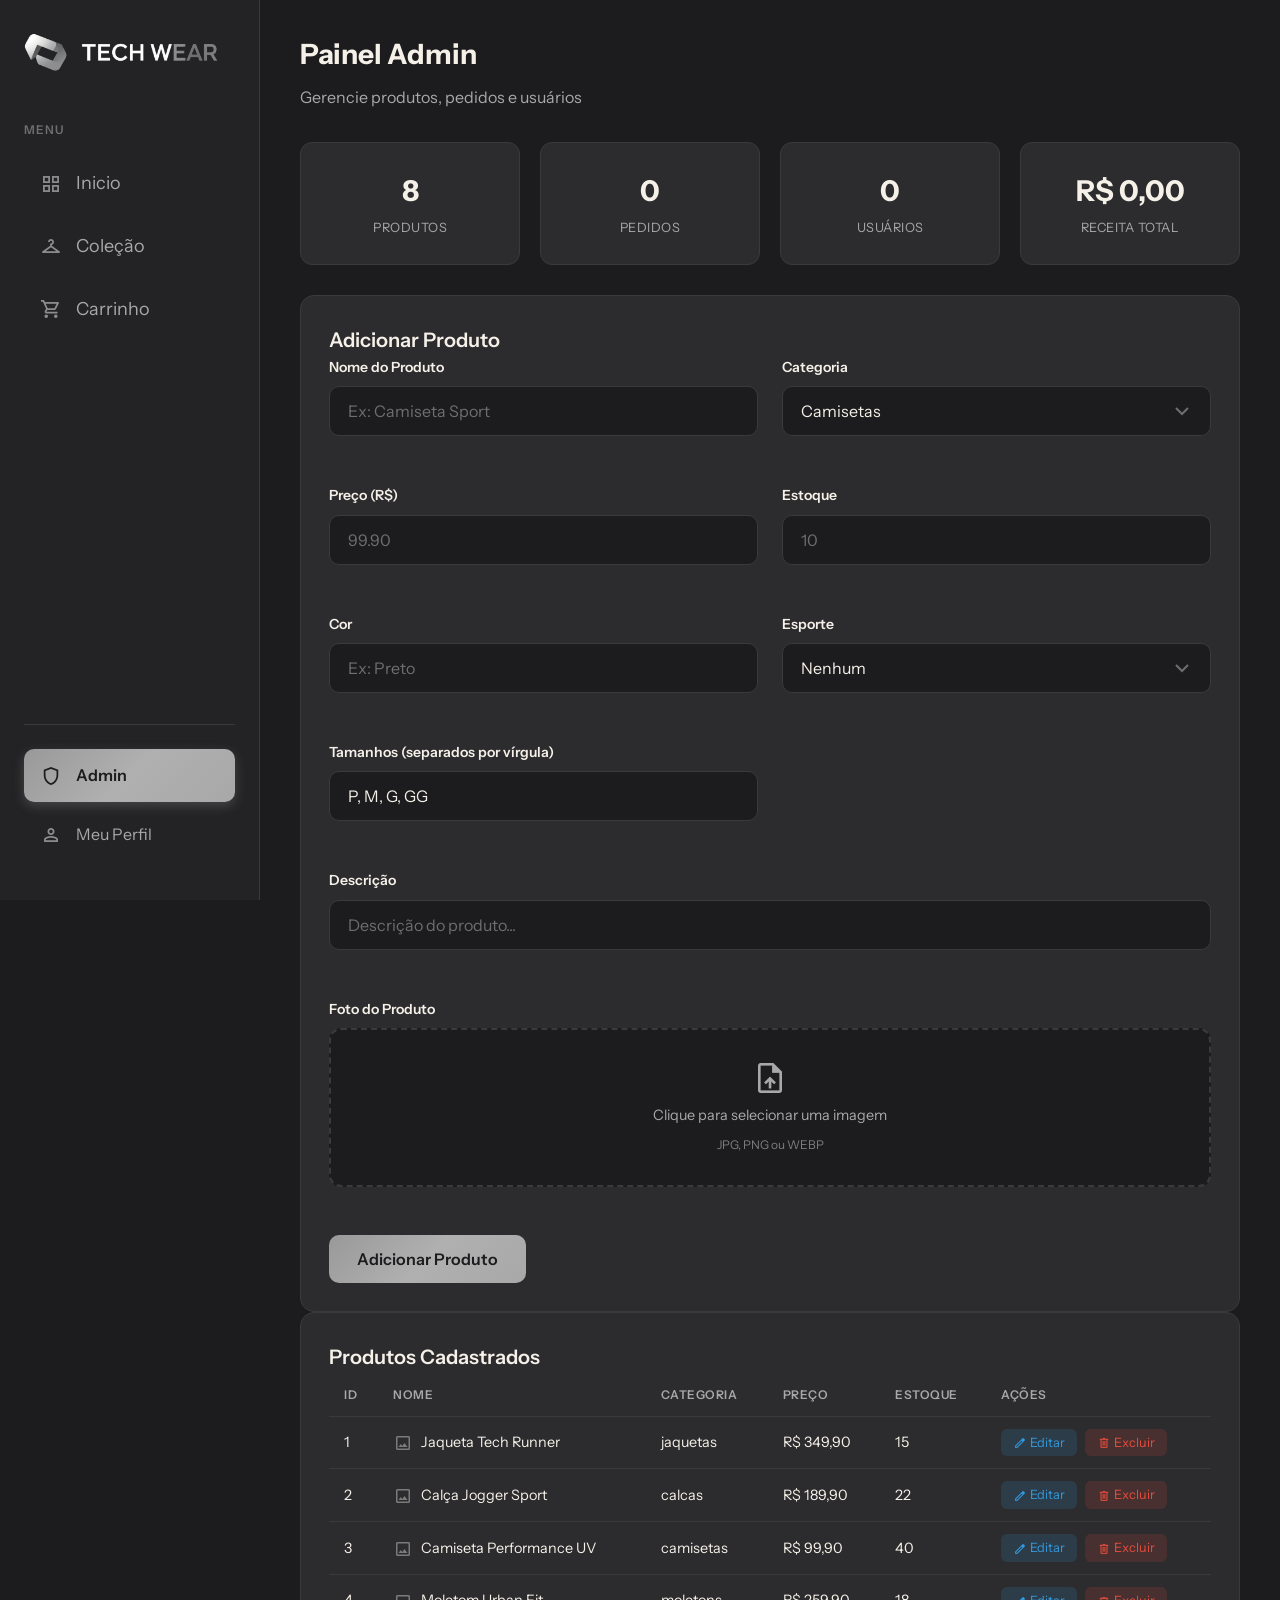
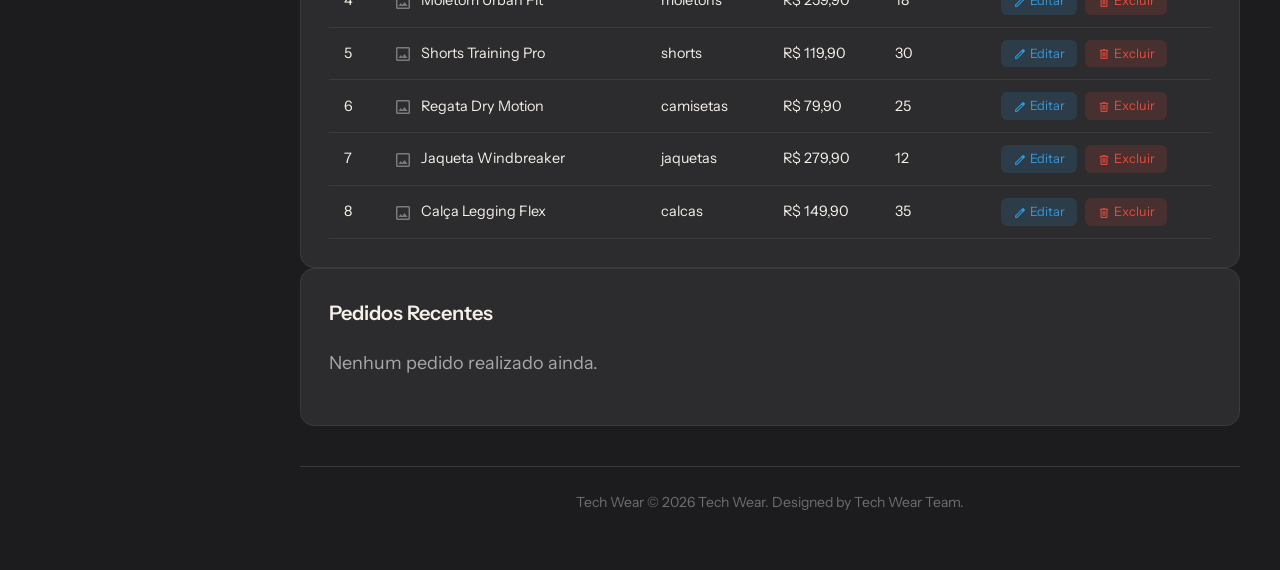
==== admin.html @ 806fa4e6 "primeiro commit" ====
<!DOCTYPE html>
<html lang="pt-BR" data-theme="dark">
<head>
    <meta charset="UTF-8">
    <meta name="viewport" content="width=device-width, initial-scale=1.0">
    <title>Admin - Tech Wear</title>
    <link rel="icon" type="image/x-icon" href="favicon.png">
    <script>
        (function() {
            var savedTheme = localStorage.getItem('theme') || 'dark';
            document.documentElement.setAttribute('data-theme', savedTheme);
        })();
    </script>
    <link rel="preconnect" href="https://fonts.googleapis.com">
    <link rel="preconnect" href="https://fonts.gstatic.com" crossorigin>
    <link href="https://fonts.googleapis.com/css2?family=Instrument+Sans:wght@400;500;600;700&display=swap" rel="stylesheet">
    <link rel="stylesheet" href="https://fonts.googleapis.com/css2?family=Material+Symbols+Outlined:opsz,wght,FILL,GRAD@24,400,0,0" />
    <link rel="stylesheet" href="css/templatemo-crypto-style.css">
    <link rel="stylesheet" href="css/templatemo-crypto-pages.css">
</head>
<body>
    <button class="mobile-menu-toggle" id="mobileMenuToggle">
        <div class="hamburger"><span></span><span></span><span></span></div>
    </button>
    <div class="sidebar-overlay" id="sidebarOverlay"></div>

    <div class="dashboard">
        <aside class="sidebar" id="sidebar">
            <div class="logo">
                <img src="sidebar logo.png" alt="imagem" style="height: 40px; border-radius: 6px; object-fit: cover;">
            </div>
            <nav class="nav-section">
                <div class="nav-label">Menu</div>
                <a href="index.html" class="nav-item">
                    <span class="nav-icon material-symbols-outlined">grid_view</span>
                    Inicio
                </a>
                <a href="markets.html" class="nav-item">
                    <span class="nav-icon material-symbols-outlined">checkroom</span>
                    Coleção
                </a>
                <a href="wallet.html" class="nav-item">
                    <span class="nav-icon material-symbols-outlined">shopping_cart</span>
                    Carrinho
                </a>
            </nav>
            <div class="sidebar-footer">
                <a href="admin.html" class="logout-btn active" style="text-decoration:none;">
                    <span class="material-symbols-outlined">shield</span>
                    Admin
                </a>
                <a href="settings.html" class="logout-btn" style="text-decoration:none;">
                    <span class="material-symbols-outlined">person</span>
                    Meu Perfil
                </a>
            </div>
        </aside>

        <main class="main-content">
            <div class="page-header">
                <h1>Painel Admin</h1>
                <p>Gerencie produtos, pedidos e usuários</p>
            </div>

            <!-- Stats -->
            <div class="admin-stats">
                <div class="stat-card">
                    <div class="stat-number" id="statProdutos">0</div>
                    <div class="stat-label">Produtos</div>
                </div>
                <div class="stat-card">
                    <div class="stat-number" id="statPedidos">0</div>
                    <div class="stat-label">Pedidos</div>
                </div>
                <div class="stat-card">
                    <div class="stat-number" id="statUsuarios">0</div>
                    <div class="stat-label">Usuários</div>
                </div>
                <div class="stat-card">
                    <div class="stat-number" id="statReceita">R$ 0</div>
                    <div class="stat-label">Receita Total</div>
                </div>
            </div>

            <!-- Adicionar Produto -->
            <div class="card">
                <h3 class="card-title">Adicionar Produto</h3>
                <div class="form-grid">
                    <div class="form-group">
                        <label class="form-label">Nome do Produto</label>
                        <input type="text" class="form-input" id="adminNome" placeholder="Ex: Camiseta Sport">
                    </div>
                    <div class="form-group">
                        <label class="form-label">Categoria</label>
                        <select class="form-select" id="adminCategoria">
                            <option value="camisetas">Camisetas</option>
                            <option value="calcas">Calças</option>
                            <option value="jaquetas">Jaquetas</option>
                            <option value="moletons">Moletons</option>
                            <option value="shorts">Shorts</option>
                        </select>
                    </div>
                    <div class="form-group">
                        <label class="form-label">Preço (R$)</label>
                        <input type="number" class="form-input" id="adminPreco" placeholder="99.90" step="0.01" min="0">
                    </div>
                    <div class="form-group">
                        <label class="form-label">Estoque</label>
                        <input type="number" class="form-input" id="adminEstoque" placeholder="10" min="0">
                    </div>
                    <div class="form-group">
                        <label class="form-label">Cor</label>
                        <input type="text" class="form-input" id="adminCor" placeholder="Ex: Preto">
                    </div>
                    <div class="form-group">
                        <label class="form-label">Esporte</label>
                        <select class="form-select" id="adminEsporte">
                            <option value="">Nenhum</option>
                            <option value="corrida">Corrida</option>
                            <option value="basquete">Basquete</option>
                            <option value="academia">Academia</option>
                        </select>
                    </div>
                    <div class="form-group">
                        <label class="form-label">Tamanhos (separados por vírgula)</label>
                        <input type="text" class="form-input" id="adminTamanhos" placeholder="P, M, G, GG" value="P, M, G, GG">
                    </div>
                    <div class="form-group full-width">
                        <label class="form-label">Descrição</label>
                        <input type="text" class="form-input" id="adminDesc" placeholder="Descrição do produto...">
                    </div>
                    <div class="form-group full-width">
                        <label class="form-label">Foto do Produto</label>
                        <div class="upload-area" id="uploadArea" onclick="document.getElementById('adminImagem').click()">
                            <span class="material-symbols-outlined" style="font-size:36px;color:var(--text-secondary)">upload_file</span>
                            <p>Clique para selecionar uma imagem</p>
                            <small>JPG, PNG ou WEBP</small>
                        </div>
                        <input type="file" id="adminImagem" accept="image/*" style="display:none">
                        <div class="upload-preview" id="uploadPreview" style="display:none">
                            <img id="uploadPreviewImg" src="" alt="preview">
                            <button type="button" class="upload-remove" onclick="removerFotoAdd()"><span class="material-symbols-outlined">close</span></button>
                        </div>
                    </div>
                </div>
                <div class="btn-group">
                    <button class="btn primary" id="btnAddProduto">Adicionar Produto</button>
                </div>
            </div>

            <!-- Lista de Produtos -->
            <div class="card">
                <h3 class="card-title">Produtos Cadastrados</h3>
                <div class="admin-table-wrapper">
                    <table class="admin-table">
                        <thead>
                            <tr>
                                <th>ID</th>
                                <th>Nome</th>
                                <th>Categoria</th>
                                <th>Preço</th>
                                <th>Estoque</th>
                                <th>Ações</th>
                            </tr>
                        </thead>
                        <tbody id="adminProdutosTable"></tbody>
                    </table>
                </div>
            </div>

            <!-- Lista de Pedidos -->
            <div class="card">
                <h3 class="card-title">Pedidos Recentes</h3>
                <div id="adminPedidos"></div>
            </div>

            <footer class="copyright">
                Tech Wear &copy; 2026 Tech Wear. Designed by Tech Wear Team.
            </footer>
        </main>
    </div>

    <!-- Modal Editar Produto -->
    <div class="edit-modal-overlay" id="editModalOverlay">
        <div class="edit-modal">
            <div class="edit-modal-header">
                <h3>Editar Produto</h3>
                <button class="modal-close" id="editModalClose"><span class="material-symbols-outlined">close</span></button>
            </div>
            <div class="edit-modal-body">
                <input type="hidden" id="editId">
                <div class="edit-form-grid">
                    <div class="form-group">
                        <label class="form-label">Nome do Produto</label>
                        <input type="text" class="form-input" id="editNome">
                    </div>
                    <div class="form-group">
                        <label class="form-label">Categoria</label>
                        <select class="form-select" id="editCategoria">
                            <option value="camisetas">Camisetas</option>
                            <option value="calcas">Calças</option>
                            <option value="jaquetas">Jaquetas</option>
                            <option value="moletons">Moletons</option>
                            <option value="shorts">Shorts</option>
                        </select>
                    </div>
                    <div class="form-group">
                        <label class="form-label">Preço (R$)</label>
                        <input type="number" class="form-input" id="editPreco" step="0.01" min="0">
                    </div>
                    <div class="form-group">
                        <label class="form-label">Estoque</label>
                        <input type="number" class="form-input" id="editEstoque" min="0">
                    </div>
                    <div class="form-group">
                        <label class="form-label">Cor</label>
                        <input type="text" class="form-input" id="editCor">
                    </div>
                    <div class="form-group">
                        <label class="form-label">Esporte</label>
                        <select class="form-select" id="editEsporte">
                            <option value="">Nenhum</option>
                            <option value="corrida">Corrida</option>
                            <option value="basquete">Basquete</option>
                            <option value="academia">Academia</option>
                        </select>
                    </div>
                    <div class="form-group">
                        <label class="form-label">Tamanhos (separados por vírgula)</label>
                        <input type="text" class="form-input" id="editTamanhos">
                    </div>
                    <div class="form-group full-width">
                        <label class="form-label">Descrição</label>
                        <input type="text" class="form-input" id="editDesc">
                    </div>
                    <div class="form-group full-width">
                        <label class="form-label">Foto do Produto</label>
                        <div class="upload-area" id="editUploadArea" onclick="document.getElementById('editImagem').click()">
                            <span class="material-symbols-outlined" style="font-size:36px;color:var(--text-secondary)">upload_file</span>
                            <p>Clique para selecionar ou trocar a imagem</p>
                            <small>JPG, PNG ou WEBP</small>
                        </div>
                        <input type="file" id="editImagem" accept="image/*" style="display:none">
                        <div class="upload-preview" id="editUploadPreview" style="display:none">
                            <img id="editUploadPreviewImg" src="" alt="preview">
                            <button type="button" class="upload-remove" onclick="removerFotoEdit()"><span class="material-symbols-outlined">close</span></button>
                        </div>
                    </div>
                </div>
                <div class="edit-modal-footer">
                    <button class="btn" id="editCancelar">Cancelar</button>
                    <button class="btn primary" id="editSalvar">Salvar Alterações</button>
                </div>
            </div>
        </div>
    </div>

    <script src="js/produtos.js"></script>
    <script src="js/templatemo-crypto-script.js"></script>
    <script>
    (function() {
        function showToast(msg) {
            var existing = document.querySelector('.toast-notification');
            if (existing) existing.remove();
            var t = document.createElement('div');
            t.className = 'toast-notification';
            t.textContent = msg;
            t.style.cssText = 'position:fixed;bottom:30px;right:30px;background:var(--accent-copper,#999);color:#1c1c1e;padding:14px 24px;border-radius:10px;font-weight:600;font-size:14px;z-index:9999;opacity:0;transform:translateY(20px);transition:all .3s ease;font-family:inherit;';
            document.body.appendChild(t);
            requestAnimationFrame(function() { t.style.opacity='1'; t.style.transform='translateY(0)'; });
            setTimeout(function() { t.style.opacity='0'; t.style.transform='translateY(20px)'; setTimeout(function() { t.remove(); }, 300); }, 2500);
        }

        function renderStats() {
            var produtos = TechWear.getProdutos();
            var pedidos = TechWear.getPedidos();
            var usuarios = JSON.parse(localStorage.getItem('tw_usuarios') || '[]');
            var receita = 0;
            pedidos.forEach(function(p) { receita += p.total; });
            document.getElementById('statProdutos').textContent = produtos.length;
            document.getElementById('statPedidos').textContent = pedidos.length;
            document.getElementById('statUsuarios').textContent = usuarios.length;
            document.getElementById('statReceita').textContent = TechWear.formatarPreco(receita);
        }

        function renderProdutos() {
            var produtos = TechWear.getProdutos();
            var tbody = document.getElementById('adminProdutosTable');
            tbody.innerHTML = produtos.map(function(p) {
                var imgThumb = p.imagem
                    ? '<img src="' + p.imagem + '" style="width:40px;height:40px;object-fit:cover;border-radius:6px;vertical-align:middle;margin-right:8px;">'
                    : '<span class="material-symbols-outlined" style="font-size:20px;vertical-align:middle;margin-right:8px;opacity:.4">image</span>';
                return '<tr>' +
                    '<td>' + p.id + '</td>' +
                    '<td>' + imgThumb + p.nome + '</td>' +
                    '<td>' + p.categoria + '</td>' +
                    '<td>' + TechWear.formatarPreco(p.preco) + '</td>' +
                    '<td>' + p.estoque + '</td>' +
                    '<td>' +
                        '<button class="btn-sm btn-edit" onclick="abrirEditar(' + p.id + ')">' +
                            '<span class="material-symbols-outlined" style="font-size:14px;vertical-align:middle">edit</span> Editar' +
                        '</button> ' +
                        '<button class="btn-sm btn-danger" onclick="deletarProduto(' + p.id + ')">' +
                            '<span class="material-symbols-outlined" style="font-size:14px;vertical-align:middle">delete</span> Excluir' +
                        '</button>' +
                    '</td>' +
                    '</tr>';
            }).join('');
        }

        function renderPedidos() {
            var pedidos = TechWear.getPedidos();
            var container = document.getElementById('adminPedidos');
            if (pedidos.length === 0) {
                container.innerHTML = '<p style="color:var(--text-secondary);padding:20px 0;">Nenhum pedido realizado ainda.</p>';
                return;
            }
            container.innerHTML = pedidos.map(function(ped) {
                var data = new Date(ped.data).toLocaleDateString('pt-BR');
                var itensStr = ped.itens.map(function(i) { return i.quantidade + 'x ' + i.nome + ' (' + i.tamanho + ')'; }).join(', ');
                return '<div class="order-item"><div class="order-info"><span class="order-id">#' + ped.id.toString().slice(-6) + '</span><span class="order-date">' + data + '</span><p style="color:var(--text-secondary);font-size:13px;margin-top:4px;">' + itensStr + '</p></div><div class="order-right"><span class="order-total">' + TechWear.formatarPreco(ped.total) + '</span><span class="order-status">' + ped.status + '</span></div></div>';
            }).join('');
        }

        window.deletarProduto = function(id) {
            if (!confirm('Deseja excluir este produto?')) return;
            TechWear.removerProduto(id);
            renderAll();
            showToast('Produto removido');
        };

        /* ---- Upload foto ADD ---- */
        var fotoAddBase64 = '';
        document.getElementById('adminImagem').addEventListener('change', function() {
            var file = this.files[0];
            if (!file) return;
            var reader = new FileReader();
            reader.onload = function(e) {
                fotoAddBase64 = e.target.result;
                document.getElementById('uploadPreviewImg').src = fotoAddBase64;
                document.getElementById('uploadArea').style.display = 'none';
                document.getElementById('uploadPreview').style.display = 'flex';
            };
            reader.readAsDataURL(file);
        });
        window.removerFotoAdd = function() {
            fotoAddBase64 = '';
            document.getElementById('adminImagem').value = '';
            document.getElementById('uploadArea').style.display = 'flex';
            document.getElementById('uploadPreview').style.display = 'none';
        };

        /* ---- Modal Editar ---- */
        var fotoEditBase64 = '';
        window.abrirEditar = function(id) {
            var p = TechWear.getProdutoPorId(id);
            if (!p) return;
            document.getElementById('editId').value = p.id;
            document.getElementById('editNome').value = p.nome;
            document.getElementById('editCategoria').value = p.categoria;
            document.getElementById('editPreco').value = p.preco;
            document.getElementById('editEstoque').value = p.estoque;
            document.getElementById('editCor').value = p.cor || '';
            document.getElementById('editEsporte').value = p.esporte || '';
            document.getElementById('editTamanhos').value = (p.tamanhos || []).join(', ');
            document.getElementById('editDesc').value = p.descricao || '';
            fotoEditBase64 = p.imagem || '';
            if (fotoEditBase64) {
                document.getElementById('editUploadPreviewImg').src = fotoEditBase64;
                document.getElementById('editUploadArea').style.display = 'none';
                document.getElementById('editUploadPreview').style.display = 'flex';
            } else {
                document.getElementById('editUploadArea').style.display = 'flex';
                document.getElementById('editUploadPreview').style.display = 'none';
            }
            document.getElementById('editModalOverlay').classList.add('active');
        };

        function fecharEditar() {
            document.getElementById('editModalOverlay').classList.remove('active');
            document.getElementById('editImagem').value = '';
        }
        document.getElementById('editModalClose').onclick = fecharEditar;
        document.getElementById('editCancelar').onclick = fecharEditar;
        document.getElementById('editModalOverlay').addEventListener('click', function(e) {
            if (e.target === this) fecharEditar();
        });

        document.getElementById('editImagem').addEventListener('change', function() {
            var file = this.files[0];
            if (!file) return;
            var reader = new FileReader();
            reader.onload = function(e) {
                fotoEditBase64 = e.target.result;
                document.getElementById('editUploadPreviewImg').src = fotoEditBase64;
                document.getElementById('editUploadArea').style.display = 'none';
                document.getElementById('editUploadPreview').style.display = 'flex';
            };
            reader.readAsDataURL(file);
        });
        window.removerFotoEdit = function() {
            fotoEditBase64 = '';
            document.getElementById('editImagem').value = '';
            document.getElementById('editUploadArea').style.display = 'flex';
            document.getElementById('editUploadPreview').style.display = 'none';
        };

        document.getElementById('editSalvar').addEventListener('click', function() {
            var id = parseInt(document.getElementById('editId').value);
            var nome = document.getElementById('editNome').value.trim();
            var preco = parseFloat(document.getElementById('editPreco').value);
            var estoque = parseInt(document.getElementById('editEstoque').value);
            if (!nome || isNaN(preco) || isNaN(estoque)) { showToast('Preencha nome, preço e estoque'); return; }
            var tamanhos = document.getElementById('editTamanhos').value.split(',').map(function(t) { return t.trim(); }).filter(Boolean);
            TechWear.editarProduto(id, {
                nome: nome,
                categoria: document.getElementById('editCategoria').value,
                preco: preco,
                estoque: estoque,
                cor: document.getElementById('editCor').value.trim(),
                esporte: document.getElementById('editEsporte').value,
                tamanhos: tamanhos.length > 0 ? tamanhos : ['P', 'M', 'G'],
                descricao: document.getElementById('editDesc').value.trim(),
                imagem: fotoEditBase64
            });
            fecharEditar();
            renderAll();
            showToast('Produto atualizado!');
        });

        document.getElementById('btnAddProduto').addEventListener('click', function() {
            var nome = document.getElementById('adminNome').value.trim();
            var preco = parseFloat(document.getElementById('adminPreco').value);
            var estoque = parseInt(document.getElementById('adminEstoque').value);
            if (!nome || isNaN(preco) || isNaN(estoque)) { showToast('Preencha nome, preço e estoque'); return; }
            var tamanhos = document.getElementById('adminTamanhos').value.split(',').map(function(t) { return t.trim(); }).filter(function(t) { return t; });
            TechWear.adicionarProduto({
                nome: nome,
                descricao: document.getElementById('adminDesc').value.trim(),
                preco: preco,
                categoria: document.getElementById('adminCategoria').value,
                tamanhos: tamanhos.length > 0 ? tamanhos : ['P', 'M', 'G'],
                cor: document.getElementById('adminCor').value.trim() || 'Preto',
                esporte: document.getElementById('adminEsporte').value,
                imagem: fotoAddBase64,
                estoque: estoque
            });
            document.getElementById('adminNome').value = '';
            document.getElementById('adminPreco').value = '';
            document.getElementById('adminEstoque').value = '';
            document.getElementById('adminDesc').value = '';
            document.getElementById('adminCor').value = '';
            removerFotoAdd();
            renderAll();
            showToast('Produto adicionado!');
        });

        function renderAll() { renderStats(); renderProdutos(); renderPedidos(); }
        renderAll();
    })();
    </script>
</body>
</html>
---- css/templatemo-crypto-style.css ----
/*
==========================================================================
CryptoVault - Crypto Dashboard Template
Template Name: CryptoVault
Template URL: https://templatemo.com
Description: A modern cryptocurrency dashboard template with dark/light mode
Author: TemplateMo
Version: 1.0
==========================================================================

TemplateMo 609 Crypto Vault

https://templatemo.com/tm-609-crypto-vault

*/

/* ========================================
   CSS Reset & Base
======================================== */
* {
    margin: 0;
    padding: 0;
    box-sizing: border-box;
}

/* ========================================
   CSS Variables - Dark Theme (Default)
======================================== */
:root, [data-theme="dark"] {
    --bg-primary: #1c1c1e;
    --bg-secondary: #232325;
    --bg-card: #2c2c2e;
    --bg-card-hover: #343436;
    --accent-copper: #999999;
    --accent-copper-light: #adadad;
    --accent-gradient: linear-gradient(135deg, #999999 0%, #b0b0b0 50%, #a8a8a8 100%);
    --accent-gradient-hover: linear-gradient(135deg, #888888 0%, #9e9e9e 50%, #969696 100%);
    --text-primary: #f5f0e8;
    --text-secondary: #a8a8a8;
    --text-muted: #6e6e6e;
    --gain: #6b8e6b;
    --loss: #c27878;
    --border: #3a3a3c;
    --shadow: rgba(0, 0, 0, 0.3);
    --chart-grid: rgba(255, 255, 255, 0.05);
    --overlay: rgba(0, 0, 0, 0.5);
}

/* ========================================
   Body & Typography
======================================== */
body {
    font-family: 'Instrument Sans', -apple-system, BlinkMacSystemFont, sans-serif;
    font-size: 18px;
    line-height: 1.6;
    background-color: var(--bg-primary);
    color: var(--text-primary);
    min-height: 100vh;
    transition: background-color 0.3s ease, color 0.3s ease;
}

/* ========================================
   Dashboard Layout
======================================== */
.dashboard {
    display: grid;
    grid-template-columns: 260px 1fr;
    min-height: 100vh;
}

/* ========================================
   Mobile Menu Toggle
======================================== */
.mobile-menu-toggle {
    display: none;
    position: fixed;
    top: 20px;
    left: 20px;
    z-index: 1001;
    width: 46px;
    height: 46px;
    background-color: var(--bg-card);
    border: 1px solid var(--border);
    border-radius: 10px;
    cursor: pointer;
    align-items: center;
    justify-content: center;
    transition: all 0.3s ease;
}

.mobile-menu-toggle:hover {
    background-color: var(--bg-card-hover);
}

.hamburger {
    display: flex;
    flex-direction: column;
    gap: 5px;
}

.hamburger span {
    display: block;
    width: 22px;
    height: 2px;
    background-color: var(--text-primary);
    transition: all 0.3s ease;
}

.mobile-menu-toggle.active .hamburger span:nth-child(1) {
    transform: rotate(45deg) translate(5px, 5px);
}

.mobile-menu-toggle.active .hamburger span:nth-child(2) {
    opacity: 0;
}

.mobile-menu-toggle.active .hamburger span:nth-child(3) {
    transform: rotate(-45deg) translate(5px, -5px);
}

.mobile-menu-toggle.active {
    left: auto;
    right: 20px;
}

/* ========================================
   Sidebar Overlay
======================================== */
.sidebar-overlay {
    position: fixed;
    inset: 0;
    background-color: var(--overlay);
    z-index: 999;
    opacity: 0;
    pointer-events: none;
    transition: opacity 0.3s ease;
}

.sidebar-overlay.active {
    opacity: 1;
    pointer-events: auto;
}

/* ========================================
   Sidebar
======================================== */
.sidebar {
    background-color: var(--bg-secondary);
    padding: 32px 24px;
    border-right: 1px solid var(--border);
    display: flex;
    flex-direction: column;
    transition: transform 0.3s ease, background-color 0.3s ease;
    z-index: 1000;
    height: 100vh;
    position: sticky;
    top: 0;
    overflow-y: auto;
    overflow-x: hidden;
}

/* Sidebar Scrollbar */
.sidebar::-webkit-scrollbar {
    width: 6px;
}

.sidebar::-webkit-scrollbar-track {
    background: transparent;
    margin: 10px 0;
}

.sidebar::-webkit-scrollbar-thumb {
    background: linear-gradient(180deg, var(--accent-copper), var(--accent-copper-light));
    border-radius: 10px;
}

.sidebar::-webkit-scrollbar-thumb:hover {
    background: linear-gradient(180deg, var(--accent-copper-light), var(--accent-copper));
}

.sidebar {
    scrollbar-width: thin;
    scrollbar-color: var(--accent-copper) transparent;
}

/* ========================================
   Logo
======================================== */
.logo {
    display: flex;
    align-items: center;
    gap: 12px;
    margin-bottom: 48px;
}

.logo-icon {
    width: 42px;
    height: 42px;
    background: var(--accent-gradient);
    border-radius: 10px;
    display: flex;
    align-items: center;
    justify-content: center;
    font-weight: 700;
    font-size: 20px;
    color: #1c1c1e;
    box-shadow: 0 4px 12px rgba(153, 153, 153, 0.25);
}

.logo-text {
    font-size: 22px;
    font-weight: 700;
    color: var(--text-primary);
}

/* ========================================
   Navigation
======================================== */
.nav-section {
    margin-bottom: 32px;
}

.nav-label {
    font-size: 12px;
    font-weight: 600;
    color: var(--text-muted);
    text-transform: uppercase;
    letter-spacing: 1px;
    margin-bottom: 16px;
}

.nav-item {
    display: flex;
    align-items: center;
    gap: 14px;
    padding: 14px 16px;
    border-radius: 10px;
    color: var(--text-secondary);
    text-decoration: none;
    margin-bottom: 6px;
    transition: all 0.2s ease;
}

.nav-item:hover {
    background-color: var(--bg-card);
    color: var(--text-primary);
}

.nav-item.active {
    background: var(--accent-gradient);
    color: #1c1c1e;
    font-weight: 600;
    box-shadow: 0 4px 12px rgba(153, 153, 153, 0.3);
}

.nav-item.active:hover {
    background: var(--accent-gradient-hover);
}

.nav-icon {
    font-size: 22px;
    width: 22px;
    height: 22px;
    opacity: 0.8;
    line-height: 1;
    vertical-align: middle;
    user-select: none;
    flex-shrink: 0;
}

.nav-item.active .nav-icon {
    opacity: 1;
}

/* ========================================
   Sidebar Footer
======================================== */
.sidebar-footer {
    margin-top: auto;
    padding-top: 24px;
    border-top: 1px solid var(--border);
    background-color: var(--bg-secondary);
}

.logout-btn {
    display: flex;
    align-items: center;
    gap: 14px;
    padding: 14px 16px;
    border-radius: 10px;
    color: var(--text-secondary);
    text-decoration: none;
    width: 100%;
    background: none;
    border: none;
    font-family: inherit;
    font-size: 16px;
    cursor: pointer;
    transition: all 0.2s ease;
    margin-bottom: 6px;
}

.logout-btn:hover {
    background-color: var(--bg-card);
    color: var(--text-primary);
}

.logout-btn.active {
    background: var(--accent-gradient);
    color: #1c1c1e;
    font-weight: 600;
    box-shadow: 0 4px 12px rgba(153, 153, 153, 0.3);
}

.logout-btn .material-symbols-outlined {
    font-size: 22px;
    width: 22px;
    height: 22px;
    opacity: 0.8;
    line-height: 1;
    vertical-align: middle;
    user-select: none;
    flex-shrink: 0;
}

.logout-btn:hover .material-symbols-outlined,
.logout-btn.active .material-symbols-outlined {
    opacity: 1;
}

/* ========================================
   Main Content
======================================== */
.main-content {
    padding: 32px 40px;
    overflow-y: auto;
    transition: background-color 0.3s ease;
}

.main-content::-webkit-scrollbar {
    width: 8px;
}

.main-content::-webkit-scrollbar-track {
    background: var(--bg-primary);
}

.main-content::-webkit-scrollbar-thumb {
    background: linear-gradient(180deg, var(--accent-copper), var(--accent-copper-light));
    border-radius: 10px;
}

.main-content {
    scrollbar-width: thin;
    scrollbar-color: var(--accent-copper) var(--bg-primary);
}

/* ========================================
   Page Header
======================================== */
.page-header {
    margin-bottom: 32px;
}

.page-header h1 {
    font-size: 28px;
    font-weight: 700;
    margin-bottom: 8px;
}

.page-header p {
    color: var(--text-secondary);
    font-size: 16px;
}

/* ========================================
   Cards
======================================== */
.card {
    background-color: var(--bg-card);
    border-radius: 14px;
    padding: 28px;
    border: 1px solid var(--border);
    transition: all 0.3s ease;
}

.card-header {
    display: flex;
    justify-content: space-between;
    align-items: center;
    margin-bottom: 24px;
}

.card-title {
    font-size: 20px;
    font-weight: 600;
    color: var(--text-primary);
}

.card-description {
    font-size: 14px;
    color: var(--text-secondary);
}

/* ========================================
   Buttons
======================================== */
.btn {
    padding: 14px 28px;
    border-radius: 10px;
    font-size: 16px;
    font-weight: 600;
    font-family: inherit;
    cursor: pointer;
    transition: all 0.2s ease;
    border: 1px solid var(--border);
    background-color: transparent;
    color: var(--text-primary);
}

.btn:hover {
    background-color: var(--bg-card-hover);
}

.btn.primary {
    background: var(--accent-gradient);
    border: none;
    color: #1c1c1e;
}

.btn.primary:hover {
    background: var(--accent-gradient-hover);
    transform: translateY(-2px);
}

.btn.danger {
    color: var(--loss);
    border-color: var(--loss);
}

.btn.danger:hover {
    background-color: rgba(194, 120, 120, 0.15);
}

.btn-group {
    display: flex;
    gap: 16px;
    margin-top: 24px;
}

/* ========================================
   Form Elements
======================================== */
.form-grid {
    display: grid;
    grid-template-columns: repeat(2, 1fr);
    gap: 24px;
}

.form-group {
    margin-bottom: 24px;
}

.form-group.full-width {
    grid-column: span 2;
}

.form-label {
    display: block;
    font-size: 14px;
    font-weight: 600;
    color: var(--text-primary);
    margin-bottom: 8px;
}

.form-input {
    width: 100%;
    padding: 14px 18px;
    background-color: var(--bg-primary);
    border: 1px solid var(--border);
    border-radius: 10px;
    font-size: 16px;
    font-family: inherit;
    color: var(--text-primary);
    transition: all 0.2s ease;
}

.form-input:focus {
    outline: none;
    border-color: var(--accent-copper);
}

.form-input::placeholder {
    color: var(--text-muted);
}

.form-select {
    width: 100%;
    padding: 14px 18px;
    background-color: var(--bg-primary);
    border: 1px solid var(--border);
    border-radius: 10px;
    font-size: 16px;
    font-family: inherit;
    color: var(--text-primary);
    cursor: pointer;
    appearance: none;
    background-image: url("data:image/svg+xml,%3Csvg xmlns='http://www.w3.org/2000/svg' width='24' height='24' viewBox='0 0 24 24' fill='none' stroke='%236e6e6e' stroke-width='2'%3E%3Cpolyline points='6 9 12 15 18 9'%3E%3C/polyline%3E%3C/svg%3E");
    background-repeat: no-repeat;
    background-position: right 16px center;
}

.form-select:focus {
    outline: none;
    border-color: var(--accent-copper);
}

/* ========================================
   Toggle Switches
======================================== */
.toggle-item {
    display: flex;
    align-items: center;
    justify-content: space-between;
    padding: 16px 0;
    border-bottom: 1px solid var(--border);
}

.toggle-item:last-child {
    border-bottom: none;
}

.toggle-info {
    flex: 1;
}

.toggle-title {
    font-size: 16px;
    font-weight: 600;
    color: var(--text-primary);
    margin-bottom: 4px;
}

.toggle-description {
    font-size: 14px;
    color: var(--text-secondary);
}

.toggle-switch {
    position: relative;
    width: 52px;
    height: 28px;
    background-color: var(--border);
    border-radius: 14px;
    cursor: pointer;
    transition: background 0.3s ease;
}

.toggle-switch::after {
    content: '';
    position: absolute;
    top: 3px;
    left: 3px;
    width: 22px;
    height: 22px;
    background-color: var(--text-primary);
    border-radius: 50%;
    transition: transform 0.3s ease;
}

.toggle-switch.active {
    background: var(--accent-gradient);
}

.toggle-switch.active::after {
    transform: translateX(24px);
    background-color: #1c1c1e;
}

/* ========================================
   Coin Icons
======================================== */
.coin-icon {
    width: 36px;
    height: 36px;
    border-radius: 50%;
    display: flex;
    align-items: center;
    justify-content: center;
    font-weight: 700;
    font-size: 14px;
    color: #fff;
}

.coin-icon.btc { background: linear-gradient(135deg, #f7931a, #c77b15); }
.coin-icon.eth { background: linear-gradient(135deg, #627eea, #4a5fc1); }
.coin-icon.usdt { background: linear-gradient(135deg, #26a17b, #1a7a5c); }
.coin-icon.bnb { background: linear-gradient(135deg, #f3ba2f, #c99a27); }
.coin-icon.sol { background: linear-gradient(135deg, #9945ff, #14f195); }
.coin-icon.xrp { background: linear-gradient(135deg, #23292f, #000000); }
.coin-icon.ada { background: linear-gradient(135deg, #0033ad, #002276); }
.coin-icon.doge { background: linear-gradient(135deg, #c3a634, #ba9f33); }
.coin-icon.dot { background: linear-gradient(135deg, #e6007a, #c40068); }
.coin-icon.matic { background: linear-gradient(135deg, #8247e5, #6b3bc4); }

/* ========================================
   Copyright Footer
======================================== */
.copyright {
    text-align: center;
    padding: 24px 40px;
    color: var(--text-muted);
    font-size: 14px;
    border-top: 1px solid var(--border);
    margin-top: 40px;
}

.copyright a {
    color: var(--accent-copper);
    text-decoration: none;
}

.copyright a:hover {
    color: var(--accent-copper-light);
}

/* ========================================
   Responsive - Tablet
======================================== */
@media (max-width: 1024px) {
    .mobile-menu-toggle {
        display: flex;
    }

    .dashboard {
        grid-template-columns: 1fr;
    }

    .sidebar {
        position: fixed;
        top: 0;
        left: 0;
        height: 100vh;
        width: 280px;
        transform: translateX(-100%);
        box-shadow: 4px 0 24px var(--shadow);
    }

    .sidebar.active {
        transform: translateX(0);
    }

    .main-content {
        padding: 24px;
        padding-top: 80px;
    }

    .form-grid {
        grid-template-columns: 1fr;
    }

    .form-group.full-width {
        grid-column: span 1;
    }
}

/* ========================================
   Responsive - Mobile
======================================== */
@media (max-width: 640px) {
    .main-content {
        padding: 16px;
        padding-top: 80px;
    }

    .btn-group {
        flex-direction: column;
    }

    .card {
        padding: 20px;
    }
}
---- css/templatemo-crypto-pages.css ----
/*
==========================================================================
CryptoVault - Pages Styles (Wallet, Markets, Settings)
==========================================================================

TemplateMo 609 Crypto Vault

https://templatemo.com/tm-609-crypto-vault

*/

/* ========================================
   Balance Cards (Wallet Page)
======================================== */
.balance-cards {
    display: grid;
    grid-template-columns: repeat(3, 1fr);
    gap: 24px;
    margin-bottom: 32px;
}

.balance-card {
    background-color: var(--bg-card);
    border-radius: 14px;
    padding: 24px;
    border: 1px solid var(--border);
    transition: all 0.3s ease;
}

.balance-card:hover {
    border-color: var(--accent-copper);
    transform: translateY(-2px);
    box-shadow: 0 8px 24px var(--shadow);
}

.balance-card.primary {
    background: var(--accent-gradient);
    border: none;
}

.balance-card.primary .balance-label,
.balance-card.primary .balance-value,
.balance-card.primary .balance-change {
    color: #1c1c1e;
}

.balance-icon {
    width: 48px;
    height: 48px;
    background-color: rgba(184, 115, 51, 0.15);
    border-radius: 10px;
    display: flex;
    align-items: center;
    justify-content: center;
    margin-bottom: 16px;
}

.balance-card.primary .balance-icon {
    background-color: rgba(28, 28, 30, 0.2);
}

.balance-label {
    font-size: 14px;
    color: var(--text-secondary);
    margin-bottom: 8px;
}

.balance-value {
    font-size: 28px;
    font-weight: 700;
    color: var(--text-primary);
    margin-bottom: 8px;
}

.balance-change {
    font-size: 14px;
    color: var(--gain);
}

.balance-change.negative {
    color: var(--loss);
}

/* ========================================
   Action Buttons
======================================== */
.action-buttons {
    display: flex;
    gap: 16px;
    margin-bottom: 32px;
}

.action-btn {
    display: flex;
    align-items: center;
    gap: 10px;
    padding: 14px 24px;
    border-radius: 10px;
    font-size: 16px;
    font-weight: 600;
    font-family: inherit;
    cursor: pointer;
    transition: all 0.2s ease;
    border: 1px solid var(--border);
    background-color: var(--bg-card);
    color: var(--text-primary);
}

.action-btn:hover {
    background-color: var(--bg-card-hover);
    border-color: var(--accent-copper);
}

.action-btn.primary {
    background: var(--accent-gradient);
    border: none;
    color: #1c1c1e;
}

.action-btn.primary:hover {
    background: var(--accent-gradient-hover);
    transform: translateY(-2px);
}

/* ========================================
   Content Grid
======================================== */
.content-grid {
    display: grid;
    grid-template-columns: 1fr 400px;
    gap: 24px;
    margin-bottom: 32px;
}

/* ========================================
   Wallet List
======================================== */
.wallet-list {
    display: flex;
    flex-direction: column;
    gap: 16px;
}

.wallet-item {
    display: flex;
    align-items: center;
    gap: 16px;
    padding: 16px;
    background-color: rgba(255, 255, 255, 0.03);
    border-radius: 10px;
    transition: all 0.2s ease;
}

.wallet-item:hover {
    background-color: rgba(255, 255, 255, 0.06);
}

.wallet-icon {
    width: 48px;
    height: 48px;
    border-radius: 50%;
    display: flex;
    align-items: center;
    justify-content: center;
    font-weight: 700;
    font-size: 18px;
    color: #fff;
}

.wallet-icon.btc { background: linear-gradient(135deg, #f7931a, #c77b15); }
.wallet-icon.eth { background: linear-gradient(135deg, #627eea, #4a5fc1); }
.wallet-icon.usdt { background: linear-gradient(135deg, #26a17b, #1a7a5c); }
.wallet-icon.sol { background: linear-gradient(135deg, #9945ff, #14f195); }

.wallet-info {
    flex: 1;
}

.wallet-name {
    font-size: 16px;
    font-weight: 600;
    color: var(--text-primary);
    margin-bottom: 4px;
}

.wallet-address {
    font-size: 13px;
    color: var(--text-muted);
    font-family: monospace;
}

.wallet-balance {
    text-align: right;
}

.wallet-amount {
    font-size: 16px;
    font-weight: 600;
    color: var(--text-primary);
    margin-bottom: 4px;
}

.wallet-usd {
    font-size: 14px;
    color: var(--text-secondary);
}

.copy-btn {
    padding: 8px;
    background: none;
    border: 1px solid var(--border);
    border-radius: 6px;
    cursor: pointer;
    color: var(--text-secondary);
    transition: all 0.2s ease;
}

.copy-btn:hover {
    background-color: var(--bg-card-hover);
    color: var(--accent-copper);
    border-color: var(--accent-copper);
}

/* ========================================
   QR Code Section
======================================== */
.qr-section {
    text-align: center;
    padding: 24px;
}

.qr-code {
    width: 180px;
    height: 180px;
    background-color: #fff;
    border-radius: 12px;
    margin: 0 auto 20px;
    display: flex;
    align-items: center;
    justify-content: center;
    padding: 16px;
}

.qr-code svg {
    width: 100%;
    height: 100%;
}

.qr-address {
    font-size: 13px;
    color: var(--text-muted);
    font-family: monospace;
    word-break: break-all;
    margin-bottom: 16px;
    padding: 12px;
    background-color: rgba(255, 255, 255, 0.03);
    border-radius: 8px;
}

.qr-actions {
    display: flex;
    gap: 12px;
    justify-content: center;
}

.qr-btn {
    padding: 10px 20px;
    border-radius: 8px;
    font-size: 14px;
    font-weight: 600;
    font-family: inherit;
    cursor: pointer;
    transition: all 0.2s ease;
    border: 1px solid var(--border);
    background-color: transparent;
    color: var(--text-primary);
}

.qr-btn:hover {
    background-color: var(--bg-card-hover);
}

.qr-btn.primary {
    background: var(--accent-gradient);
    border: none;
    color: #1c1c1e;
}

/* ========================================
   Staking Section
======================================== */
.staking-grid {
    display: grid;
    grid-template-columns: repeat(2, 1fr);
    gap: 16px;
}

.staking-card {
    padding: 20px;
    background-color: rgba(255, 255, 255, 0.03);
    border-radius: 12px;
    border: 1px solid var(--border);
    transition: all 0.2s ease;
}

.staking-card:hover {
    border-color: var(--accent-copper);
}

.staking-header {
    display: flex;
    align-items: center;
    gap: 12px;
    margin-bottom: 16px;
}

.staking-icon {
    width: 40px;
    height: 40px;
    border-radius: 50%;
    display: flex;
    align-items: center;
    justify-content: center;
    font-weight: 700;
    font-size: 14px;
    color: #fff;
}

.staking-name {
    font-size: 16px;
    font-weight: 600;
    color: var(--text-primary);
}

.staking-apy {
    font-size: 13px;
    color: var(--gain);
}

.staking-details {
    display: flex;
    justify-content: space-between;
    margin-bottom: 12px;
}

.staking-label {
    font-size: 13px;
    color: var(--text-muted);
}

.staking-value {
    font-size: 14px;
    font-weight: 600;
    color: var(--text-primary);
}

.staking-btn {
    width: 100%;
    padding: 10px;
    border-radius: 8px;
    font-size: 14px;
    font-weight: 600;
    font-family: inherit;
    cursor: pointer;
    transition: all 0.2s ease;
    border: 1px solid var(--accent-copper);
    background-color: transparent;
    color: var(--accent-copper);
}

.staking-btn:hover {
    background: var(--accent-gradient);
    color: #1c1c1e;
    border-color: transparent;
}

/* ========================================
   Transaction History
======================================== */
.transaction-list {
    display: flex;
    flex-direction: column;
}

.transaction-item {
    display: flex;
    align-items: center;
    gap: 16px;
    padding: 16px 0;
    border-bottom: 1px solid var(--border);
}

.transaction-item:last-child {
    border-bottom: none;
}

.transaction-icon {
    width: 44px;
    height: 44px;
    border-radius: 10px;
    display: flex;
    align-items: center;
    justify-content: center;
}

.transaction-icon.deposit {
    background-color: rgba(107, 142, 107, 0.2);
}

.transaction-icon.withdraw {
    background-color: rgba(194, 120, 120, 0.2);
}

.transaction-icon.stake {
    background-color: rgba(184, 115, 51, 0.2);
}

.transaction-info {
    flex: 1;
}

.transaction-type {
    font-size: 16px;
    font-weight: 600;
    color: var(--text-primary);
    margin-bottom: 4px;
}

.transaction-date {
    font-size: 13px;
    color: var(--text-muted);
}

.transaction-amount {
    text-align: right;
}

.transaction-value {
    font-size: 16px;
    font-weight: 600;
    margin-bottom: 4px;
}

.transaction-value.positive {
    color: var(--gain);
}

.transaction-value.negative {
    color: var(--loss);
}

.transaction-status {
    font-size: 13px;
    padding: 4px 8px;
    border-radius: 4px;
}

.transaction-status.completed {
    background-color: rgba(107, 142, 107, 0.2);
    color: var(--gain);
}

.transaction-status.pending {
    background-color: rgba(184, 115, 51, 0.2);
    color: var(--accent-copper);
}

/* ========================================
   Market Stats
======================================== */
.market-stats {
    display: grid;
    grid-template-columns: repeat(4, 1fr);
    gap: 20px;
    margin-bottom: 32px;
}

.market-stat {
    background-color: var(--bg-card);
    border-radius: 12px;
    padding: 20px;
    border: 1px solid var(--border);
}

.market-stat-label {
    font-size: 13px;
    color: var(--text-muted);
    margin-bottom: 8px;
}

.market-stat-value {
    font-size: 22px;
    font-weight: 700;
    color: var(--text-primary);
}

.market-stat-change {
    font-size: 13px;
    margin-top: 4px;
}

.market-stat-change.positive {
    color: var(--gain);
}

.market-stat-change.negative {
    color: var(--loss);
}

/* ========================================
   Search and Filters
======================================== */
.search-filters {
    display: flex;
    gap: 16px;
    margin-bottom: 24px;
    flex-wrap: wrap;
}

.search-box {
    flex: 1;
    min-width: 280px;
    background-color: var(--bg-card);
    border: 1px solid var(--border);
    border-radius: 10px;
    padding: 12px 18px;
    display: flex;
    align-items: center;
    gap: 12px;
}

.search-box input {
    background: none;
    border: none;
    color: var(--text-primary);
    font-size: 16px;
    width: 100%;
    font-family: inherit;
}

.search-box input::placeholder {
    color: var(--text-muted);
}

.search-box input:focus {
    outline: none;
}

.filter-tabs {
    display: flex;
    gap: 8px;
}

.filter-tab {
    padding: 10px 18px;
    border-radius: 8px;
    font-size: 14px;
    font-weight: 500;
    background: none;
    border: 1px solid var(--border);
    color: var(--text-secondary);
    cursor: pointer;
    font-family: inherit;
    transition: all 0.2s ease;
}

.filter-tab:hover {
    color: var(--text-primary);
    border-color: var(--accent-copper);
}

.filter-tab.active {
    background: var(--accent-gradient);
    color: #1c1c1e;
    border: none;
}

/* ========================================
   Market Table
======================================== */
.market-table {
    width: 100%;
    border-collapse: collapse;
}

.market-table th {
    text-align: left;
    padding: 12px 16px;
    font-size: 12px;
    font-weight: 600;
    color: var(--text-muted);
    text-transform: uppercase;
    letter-spacing: 0.5px;
    border-bottom: 1px solid var(--border);
}

.market-table th.text-right {
    text-align: right;
}

.market-table td {
    padding: 16px;
    border-bottom: 1px solid var(--border);
    vertical-align: middle;
}

.market-table tr:last-child td {
    border-bottom: none;
}

.market-table tr:hover {
    background-color: rgba(255, 255, 255, 0.02);
}

.coin-cell {
    display: flex;
    align-items: center;
    gap: 12px;
}

.coin-rank {
    font-size: 13px;
    color: var(--text-muted);
    width: 24px;
}

.price-cell {
    font-size: 15px;
    font-weight: 600;
    color: var(--text-primary);
    text-align: right;
}

.change-cell {
    text-align: right;
    font-size: 14px;
    font-weight: 600;
}

.change-cell.positive {
    color: var(--gain);
}

.change-cell.negative {
    color: var(--loss);
}

.volume-cell,
.mcap-cell {
    text-align: right;
    font-size: 14px;
    color: var(--text-secondary);
}

.star-btn {
    background: none;
    border: none;
    cursor: pointer;
    color: var(--text-muted);
    padding: 4px;
    font-size: 18px;
    transition: color 0.2s ease;
}

.star-btn:hover,
.star-btn.active {
    color: var(--accent-copper);
}

/* ========================================
   Trending Section
======================================== */
.trending-list {
    display: flex;
    flex-direction: column;
    gap: 4px;
}

.trending-item {
    display: flex;
    align-items: center;
    gap: 12px;
    padding: 12px;
    border-radius: 10px;
    transition: background-color 0.2s ease;
}

.trending-item:hover {
    background-color: rgba(255, 255, 255, 0.03);
}

.trending-rank {
    width: 24px;
    height: 24px;
    border-radius: 6px;
    background-color: rgba(184, 115, 51, 0.15);
    display: flex;
    align-items: center;
    justify-content: center;
    font-size: 12px;
    font-weight: 700;
    color: var(--accent-copper);
}

.trending-coin {
    display: flex;
    align-items: center;
    gap: 10px;
    flex: 1;
}

.trending-icon {
    width: 32px;
    height: 32px;
    border-radius: 50%;
    display: flex;
    align-items: center;
    justify-content: center;
    font-weight: 700;
    font-size: 12px;
    color: #fff;
}

.trending-name {
    font-size: 14px;
    font-weight: 600;
    color: var(--text-primary);
}

.trending-symbol {
    font-size: 12px;
    color: var(--text-muted);
}

.trending-change {
    font-size: 14px;
    font-weight: 600;
}

.trending-change.positive {
    color: var(--gain);
}

.trending-change.negative {
    color: var(--loss);
}

/* ========================================
   Fear & Greed Index
======================================== */
.fear-greed {
    margin-top: 24px;
}

.fear-greed-meter {
    height: 12px;
    background: linear-gradient(90deg, #c27878, #c9a878, #6b8e6b);
    border-radius: 6px;
    position: relative;
    margin: 16px 0;
}

.fear-greed-indicator {
    position: absolute;
    top: -4px;
    width: 20px;
    height: 20px;
    background-color: var(--text-primary);
    border-radius: 50%;
    transform: translateX(-50%);
    box-shadow: 0 2px 8px var(--shadow);
}

.fear-greed-labels {
    display: flex;
    justify-content: space-between;
    font-size: 12px;
    color: var(--text-muted);
}

.fear-greed-value {
    text-align: center;
    margin-top: 16px;
}

.fear-greed-number {
    font-size: 36px;
    font-weight: 700;
    color: var(--text-primary);
}

.fear-greed-label {
    font-size: 14px;
    color: var(--accent-copper);
    font-weight: 600;
}

/* ========================================
   Settings Tabs
======================================== */
.settings-tabs {
    display: flex;
    gap: 8px;
    margin-bottom: 32px;
    border-bottom: 1px solid var(--border);
    padding-bottom: 16px;
}

.settings-tab {
    padding: 12px 24px;
    border-radius: 10px;
    font-size: 15px;
    font-weight: 500;
    background: none;
    border: none;
    color: var(--text-secondary);
    cursor: pointer;
    font-family: inherit;
    transition: all 0.2s ease;
}

.settings-tab:hover {
    color: var(--text-primary);
    background-color: var(--bg-card);
}

.settings-tab.active {
    background: var(--accent-gradient);
    color: #1c1c1e;
}

/* ========================================
   Settings Content
======================================== */
.settings-content {
    display: none;
}

.settings-content.active {
    display: block;
}

/* ========================================
   Profile Section
======================================== */
.profile-header {
    display: flex;
    align-items: center;
    gap: 24px;
    margin-bottom: 32px;
}

.profile-avatar {
    width: 100px;
    height: 100px;
    background: var(--accent-gradient);
    border-radius: 20px;
    display: flex;
    align-items: center;
    justify-content: center;
    font-size: 36px;
    font-weight: 700;
    color: #1c1c1e;
    position: relative;
}

.avatar-edit {
    position: absolute;
    bottom: -8px;
    right: -8px;
    width: 36px;
    height: 36px;
    background-color: var(--bg-secondary);
    border: 2px solid var(--accent-copper);
    border-radius: 50%;
    display: flex;
    align-items: center;
    justify-content: center;
    cursor: pointer;
    transition: all 0.2s ease;
}

.avatar-edit svg {
    stroke: var(--accent-copper);
}

.avatar-edit:hover {
    background: var(--accent-gradient);
    border-color: transparent;
}

.avatar-edit:hover svg {
    stroke: #1c1c1e;
}

.profile-info h2 {
    font-size: 24px;
    font-weight: 700;
    color: var(--text-primary);
    margin-bottom: 4px;
}

.profile-info p {
    font-size: 15px;
    color: var(--text-secondary);
}

.profile-badge {
    display: inline-block;
    padding: 4px 12px;
    background: var(--accent-gradient);
    border-radius: 20px;
    font-size: 12px;
    font-weight: 600;
    color: #1c1c1e;
    margin-top: 8px;
}

/* ========================================
   Security Items
======================================== */
.security-item {
    display: flex;
    align-items: center;
    gap: 16px;
    padding: 20px;
    background-color: rgba(255, 255, 255, 0.03);
    border-radius: 12px;
    margin-bottom: 16px;
}

.security-icon {
    width: 48px;
    height: 48px;
    background-color: rgba(184, 115, 51, 0.15);
    border-radius: 12px;
    display: flex;
    align-items: center;
    justify-content: center;
}

.security-info {
    flex: 1;
}

.security-title {
    font-size: 16px;
    font-weight: 600;
    color: var(--text-primary);
    margin-bottom: 4px;
}

.security-status {
    font-size: 14px;
}

.security-status.enabled {
    color: var(--gain);
}

.security-status.disabled {
    color: var(--text-muted);
}

.security-btn {
    padding: 10px 20px;
    border-radius: 8px;
    font-size: 14px;
    font-weight: 600;
    font-family: inherit;
    cursor: pointer;
    transition: all 0.2s ease;
    border: 1px solid var(--border);
    background-color: transparent;
    color: var(--text-primary);
}

.security-btn:hover {
    background-color: var(--bg-card-hover);
    border-color: var(--accent-copper);
}

.security-btn.primary {
    background: var(--accent-gradient);
    border: none;
    color: #1c1c1e;
}

/* ========================================
   Connected Accounts
======================================== */
.connected-item {
    display: flex;
    align-items: center;
    gap: 16px;
    padding: 16px 0;
    border-bottom: 1px solid var(--border);
}

.connected-item:last-child {
    border-bottom: none;
}

.connected-icon {
    width: 44px;
    height: 44px;
    border-radius: 10px;
    display: flex;
    align-items: center;
    justify-content: center;
    font-weight: 700;
    font-size: 18px;
    color: #fff;
}

.connected-icon.metamask {
    background: linear-gradient(135deg, #e2761b, #c55c0f);
}

.connected-icon.coinbase {
    background: linear-gradient(135deg, #0052ff, #0040cc);
}

.connected-icon.binance {
    background: linear-gradient(135deg, #f3ba2f, #c99a27);
}

.connected-info {
    flex: 1;
}

.connected-name {
    font-size: 16px;
    font-weight: 600;
    color: var(--text-primary);
}

.connected-status {
    font-size: 14px;
    color: var(--gain);
}

.connected-status.disconnected {
    color: var(--text-muted);
}

/* ========================================
   Responsive - Pages
======================================== */
@media (max-width: 1200px) {
    .balance-cards {
        grid-template-columns: repeat(2, 1fr);
    }

    .content-grid {
        grid-template-columns: 1fr;
    }
}

@media (max-width: 1024px) {
    .balance-cards {
        grid-template-columns: 1fr;
    }

    .staking-grid {
        grid-template-columns: 1fr;
    }

    .market-stats {
        grid-template-columns: repeat(2, 1fr);
    }

    .market-table th:nth-child(5),
    .market-table td:nth-child(5),
    .market-table th:nth-child(6),
    .market-table td:nth-child(6) {
        display: none;
    }

    .settings-tabs {
        flex-direction: column;
        border-bottom: none;
        background-color: var(--bg-card);
        border-radius: 12px;
        padding: 8px;
    }

    .settings-tab {
        text-align: left;
        border-radius: 8px;
    }
}

@media (max-width: 640px) {
    .action-buttons {
        flex-wrap: wrap;
    }

    .action-btn {
        flex: 1;
        min-width: 140px;
        justify-content: center;
    }

    .market-stats {
        grid-template-columns: 1fr;
    }

    .search-filters {
        flex-direction: column;
    }

    .filter-tabs {
        overflow-x: auto;
        padding-bottom: 8px;
    }

    .market-table th:nth-child(4),
    .market-table td:nth-child(4) {
        display: none;
    }

    .profile-header {
        flex-direction: column;
        text-align: center;
    }
}

/* ==========================================
   CATÁLOGO - Filtros
   ========================================== */
.catalog-filters {
    display: flex;
    flex-direction: column;
    gap: 12px;
    margin-bottom: 25px;
    padding: 20px;
    background: var(--bg-card);
    border-radius: 12px;
    border: 1px solid var(--border);
}

.filter-group {
    display: flex;
    flex-direction: row;
    gap: 12px;
}

.filter-group label {
    font-size: 0.75rem;
    color: var(--text-secondary);
    text-transform: uppercase;
    letter-spacing: 0.5px;
}

.filter-select {
    background: var(--bg-primary);
    border: 1px solid var(--border);
    color: var(--text-primary);
    padding: 10px 14px;
    border-radius: 8px;
    font-size: 0.9rem;
    font-family: inherit;
    outline: none;
    transition: border-color 0.3s;
    flex: 1;
}

.filter-select:focus,
.filter-search:focus {
    border-color: var(--accent-copper);
}

.filter-search {
    display: flex;
    align-items: center;
    gap: 8px;
    background: var(--bg-primary);
    border: 1px solid var(--border);
    color: var(--text-primary);
    padding: 10px 14px;
    border-radius: 8px;
    font-size: 0.9rem;
    transition: border-color 0.3s;
    width: 100%;
}

.filter-search input {
    background: none;
    border: none;
    outline: none;
    color: var(--text-primary);
    font-size: 0.9rem;
    font-family: inherit;
    flex: 1;
}

/* ==========================================
   CATÁLOGO - Grid de Produtos
   ========================================== */
.products-grid {
    display: grid;
    grid-template-columns: repeat(auto-fill, minmax(260px, 1fr));
    gap: 20px;
}

.product-card {
    background: var(--bg-card);
    border: 1px solid var(--border);
    border-radius: 12px;
    overflow: hidden;
    transition: transform 0.3s, box-shadow 0.3s;
    cursor: pointer;
}

.product-card:hover {
    transform: translateY(-4px);
    box-shadow: 0 8px 25px rgba(0, 0, 0, 0.3);
}

.product-img {
    width: 100%;
    height: 220px;
    display: block;
    overflow: hidden;
    background: var(--bg-primary);
}

.product-img img {
    width: 100%;
    height: 100%;
    object-fit: cover;
    display: block;
}

.img-placeholder {
    width: 100%;
    height: 220px;
    background: linear-gradient(135deg, var(--bg-primary), var(--bg-card));
    display: flex;
    align-items: center;
    justify-content: center;
    font-size: 3rem;
    color: var(--text-secondary);
}

.product-info {
    padding: 15px;
}

.product-name {
    font-size: 1rem;
    font-weight: 600;
    color: var(--text-primary);
    margin-bottom: 4px;
}

.product-cat {
    font-size: 0.8rem;
    color: var(--text-secondary);
    text-transform: capitalize;
    margin-bottom: 10px;
}

.product-bottom {
    display: flex;
    justify-content: space-between;
    align-items: center;
}

.product-price {
    font-size: 1.1rem;
    font-weight: 700;
    color: var(--accent-copper);
}

.product-stock {
    font-size: 0.75rem;
    color: var(--text-secondary);
}

.product-stock.low {
    color: #e74c3c;
}

/* ==========================================
   CATÁLOGO - Modal de Produto
   ========================================== */
.product-modal-overlay {
    position: fixed;
    top: 0;
    left: 0;
    width: 100%;
    height: 100%;
    background: rgba(0, 0, 0, 0.7);
    display: flex;
    align-items: center;
    justify-content: center;
    z-index: 9999;
    padding: 20px;
    opacity: 0;
    visibility: hidden;
    transition: opacity 0.3s, visibility 0.3s;
}

.product-modal-overlay.active {
    opacity: 1;
    visibility: visible;
}

.product-modal {
    background: var(--bg-card);
    border-radius: 16px;
    max-width: 800px;
    width: 100%;
    max-height: 90vh;
    overflow-y: auto;
    position: relative;
    border: 1px solid var(--border);
}

.modal-close {
    position: absolute;
    top: 15px;
    right: 15px;
    background: var(--bg-primary);
    border: 1px solid var(--border);
    color: var(--text-primary);
    width: 36px;
    height: 36px;
    border-radius: 50%;
    display: flex;
    align-items: center;
    justify-content: center;
    cursor: pointer;
    font-size: 1.2rem;
    z-index: 1;
    transition: background 0.3s;
}

.modal-close:hover {
    background: var(--accent-copper);
}

.modal-body {
    display: grid;
    grid-template-columns: 1fr 1fr;
    gap: 0;
}

.modal-image {
    width: 100%;
    min-height: 350px;
    overflow: hidden;
    border-radius: 16px 0 0 16px;
}

.modal-image img {
    width: 100%;
    height: 100%;
    object-fit: cover;
    display: block;
}

.modal-image.placeholder {
    background: linear-gradient(135deg, var(--bg-primary), var(--bg-card));
    display: flex;
    align-items: center;
    justify-content: center;
    font-size: 5rem;
    color: var(--text-secondary);
}

.modal-info {
    padding: 30px;
    display: flex;
    flex-direction: column;
    gap: 15px;
}

.modal-info h2 {
    font-size: 1.5rem;
    color: var(--text-primary);
    margin: 0;
}

.modal-desc {
    font-size: 0.9rem;
    color: var(--text-secondary);
    line-height: 1.6;
}

.modal-preco {
    font-size: 1.8rem;
    font-weight: 700;
    color: var(--accent-copper);
}

.modal-tamanhos h4,
.modal-info h4 {
    font-size: 0.85rem;
    color: var(--text-secondary);
    text-transform: uppercase;
    letter-spacing: 0.5px;
    margin-bottom: 8px;
}

.size-options {
    display: flex;
    gap: 8px;
    flex-wrap: wrap;
}

.size-btn {
    padding: 8px 16px;
    border: 1px solid var(--border);
    border-radius: 8px;
    background: var(--bg-primary);
    color: var(--text-primary);
    cursor: pointer;
    font-size: 0.85rem;
    font-family: inherit;
    transition: all 0.3s;
}

.size-btn:hover {
    border-color: var(--accent-copper);
}

.size-btn.active {
    background: var(--accent-copper);
    border-color: var(--accent-copper);
    color: #fff;
}

.qtd-control {
    display: flex;
    align-items: center;
    gap: 12px;
}

.qtd-btn {
    width: 36px;
    height: 36px;
    border-radius: 8px;
    border: 1px solid var(--border);
    background: var(--bg-primary);
    color: var(--text-primary);
    font-size: 1.1rem;
    cursor: pointer;
    display: flex;
    align-items: center;
    justify-content: center;
    transition: background 0.3s;
}

.qtd-btn:hover {
    background: var(--accent-copper);
}

.qtd-value {
    font-size: 1.1rem;
    font-weight: 600;
    min-width: 30px;
    text-align: center;
}

.add-cart-btn {
    padding: 14px 24px;
    background: var(--accent-copper);
    color: #fff;
    border: none;
    border-radius: 10px;
    font-size: 1rem;
    font-weight: 600;
    font-family: inherit;
    cursor: pointer;
    transition: opacity 0.3s, transform 0.2s;
    margin-top: auto;
}

.add-cart-btn:hover {
    opacity: 0.9;
    transform: scale(1.02);
}

/* ==========================================
   CARRINHO - Layout
   ========================================== */
.cart-layout {
    display: grid;
    grid-template-columns: 2fr 1fr;
    gap: 25px;
    align-items: start;
}

.cart-items-section,
.cart-summary-section {
    background: var(--bg-card);
    border: 1px solid var(--border);
    border-radius: 12px;
    padding: 25px;
}

.cart-items-section h3,
.cart-summary-section h3 {
    font-size: 1.1rem;
    color: var(--text-primary);
    margin-bottom: 20px;
    padding-bottom: 12px;
    border-bottom: 1px solid var(--border);
}

/* ==========================================
   CARRINHO - Itens
   ========================================== */
.cart-item {
    display: flex;
    align-items: center;
    gap: 15px;
    padding: 15px 0;
    border-bottom: 1px solid var(--border);
}

.cart-item:last-child {
    border-bottom: none;
}

.cart-item-img {
    width: 80px;
    height: 80px;
    border-radius: 10px;
    overflow: hidden;
    background: var(--bg-primary);
    display: flex;
    align-items: center;
    justify-content: center;
    font-size: 2rem;
    flex-shrink: 0;
}

.cart-item-img img {
    width: 100%;
    height: 100%;
    object-fit: cover;
    display: block;
}

.img-placeholder.sm {
    height: 100%;
    font-size: 1.5rem;
}

.cart-item-info {
    flex: 1;
}

.cart-item-info h4 {
    font-size: 0.95rem;
    color: var(--text-primary);
    margin-bottom: 4px;
}

.cart-item-info small {
    color: var(--text-secondary);
    font-size: 0.8rem;
}

.cart-item-qtd {
    display: flex;
    align-items: center;
    gap: 8px;
}

.cart-item-qtd .qtd-btn {
    width: 30px;
    height: 30px;
    font-size: 0.9rem;
}

.cart-item-preco {
    font-size: 1rem;
    font-weight: 700;
    color: var(--accent-copper);
    min-width: 90px;
    text-align: right;
}

.cart-item-remove {
    background: none;
    border: none;
    color: #e74c3c;
    cursor: pointer;
    font-size: 1.2rem;
    padding: 5px;
    transition: opacity 0.3s;
}

.cart-item-remove:hover {
    opacity: 0.7;
}

.cart-empty {
    text-align: center;
    padding: 40px 20px;
    color: var(--text-secondary);
}

.cart-empty i {
    font-size: 3rem;
    margin-bottom: 15px;
    display: block;
}

/* ==========================================
   CARRINHO - Resumo & Checkout
   ========================================== */
.summary-lines {
    display: flex;
    flex-direction: column;
    gap: 12px;
    margin-bottom: 20px;
}

.summary-line {
    display: flex;
    justify-content: space-between;
    font-size: 0.9rem;
    color: var(--text-secondary);
}

.summary-line.total {
    font-size: 1.15rem;
    font-weight: 700;
    color: var(--text-primary);
    padding-top: 12px;
    border-top: 1px solid var(--border);
}

.checkout-btn {
    width: 100%;
    padding: 14px;
    background: var(--accent-copper);
    color: #fff;
    border: none;
    border-radius: 10px;
    font-size: 1rem;
    font-weight: 600;
    font-family: inherit;
    cursor: pointer;
    transition: opacity 0.3s;
    margin-bottom: 10px;
}

.checkout-btn:hover {
    opacity: 0.9;
}

.checkout-btn:disabled {
    opacity: 0.5;
    cursor: not-allowed;
}

.continue-shopping {
    display: block;
    text-align: center;
    color: var(--accent-copper);
    text-decoration: none;
    font-size: 0.9rem;
    padding: 8px;
    transition: opacity 0.3s;
}

.continue-shopping:hover {
    opacity: 0.8;
}

/* ==========================================
   CHECKOUT - Formulário Modal
   ========================================== */
.checkout-form {
    display: flex;
    flex-direction: column;
    gap: 15px;
}

.checkout-form label {
    font-size: 0.85rem;
    color: var(--text-secondary);
    margin-bottom: 4px;
}

.checkout-form input,
.checkout-form select {
    width: 100%;
    padding: 10px 14px;
    background: var(--bg-primary);
    border: 1px solid var(--border);
    border-radius: 8px;
    color: var(--text-primary);
    font-size: 0.9rem;
    font-family: inherit;
    outline: none;
    transition: border-color 0.3s;
}

.checkout-form input:focus,
.checkout-form select:focus {
    border-color: var(--accent-copper);
}

.checkout-form .form-row {
    display: grid;
    grid-template-columns: 1fr 1fr;
    gap: 15px;
}

/* ==========================================
   PEDIDOS - Histórico
   ========================================== */
.orders-section {
    margin-top: 30px;
}

.orders-section h3 {
    font-size: 1.1rem;
    color: var(--text-primary);
    margin-bottom: 15px;
}

.order-item {
    display: flex;
    justify-content: space-between;
    align-items: center;
    padding: 18px 20px;
    background: var(--bg-card);
    border: 1px solid var(--border);
    border-radius: 12px;
    margin-bottom: 10px;
}

.order-info {
    display: flex;
    flex-direction: column;
    gap: 4px;
}

.order-id {
    font-size: 0.95rem;
    font-weight: 600;
    color: var(--text-primary);
}

.order-date {
    font-size: 0.8rem;
    color: var(--text-secondary);
}

.order-right {
    text-align: right;
    display: flex;
    flex-direction: column;
    gap: 4px;
    align-items: flex-end;
}

.order-total {
    font-size: 1rem;
    font-weight: 700;
    color: var(--accent-copper);
}

.order-status {
    font-size: 0.75rem;
    padding: 3px 10px;
    border-radius: 20px;
    background: rgba(46, 204, 113, 0.15);
    color: #2ecc71;
    font-weight: 600;
}

.order-status.pendente {
    background: rgba(241, 196, 15, 0.15);
    color: #f1c40f;
}

.order-items-detail {
    font-size: 0.8rem;
    color: var(--text-secondary);
}

/* ==========================================
   ADMIN - Stats Cards
   ========================================== */
.admin-stats {
    display: grid;
    grid-template-columns: repeat(4, 1fr);
    gap: 20px;
    margin-bottom: 30px;
}

.stat-card {
    background: var(--bg-card);
    border: 1px solid var(--border);
    border-radius: 12px;
    padding: 25px 20px;
    text-align: center;
}

.stat-icon {
    font-size: 1.8rem;
    margin-bottom: 10px;
    color: var(--accent-copper);
}

.stat-number {
    font-size: 1.8rem;
    font-weight: 700;
    color: var(--text-primary);
    margin-bottom: 4px;
}

.stat-label {
    font-size: 0.8rem;
    color: var(--text-secondary);
    text-transform: uppercase;
    letter-spacing: 0.5px;
}

/* ==========================================
   ADMIN - Formulário de Produto
   ========================================== */
.admin-section {
    background: var(--bg-card);
    border: 1px solid var(--border);
    border-radius: 12px;
    padding: 25px;
    margin-bottom: 25px;
}

.admin-section h3 {
    font-size: 1.1rem;
    color: var(--text-primary);
    margin-bottom: 20px;
    padding-bottom: 12px;
    border-bottom: 1px solid var(--border);
}

.admin-form {
    display: grid;
    grid-template-columns: 1fr 1fr;
    gap: 15px;
}

.admin-form .full-width {
    grid-column: 1 / -1;
}

.admin-form label {
    display: flex;
    flex-direction: column;
    gap: 5px;
    font-size: 0.85rem;
    color: var(--text-secondary);
}

.admin-form input,
.admin-form select,
.admin-form textarea {
    padding: 10px 14px;
    background: var(--bg-primary);
    border: 1px solid var(--border);
    border-radius: 8px;
    color: var(--text-primary);
    font-size: 0.9rem;
    font-family: inherit;
    outline: none;
    transition: border-color 0.3s;
}

.admin-form input:focus,
.admin-form select:focus,
.admin-form textarea:focus {
    border-color: var(--accent-copper);
}

.admin-form textarea {
    resize: vertical;
    min-height: 80px;
}

.admin-form button[type="submit"] {
    grid-column: 1 / -1;
    padding: 12px;
    background: var(--accent-copper);
    color: #fff;
    border: none;
    border-radius: 10px;
    font-size: 1rem;
    font-weight: 600;
    font-family: inherit;
    cursor: pointer;
    transition: opacity 0.3s;
}

.admin-form button[type="submit"]:hover {
    opacity: 0.9;
}

/* ==========================================
   ADMIN - Tabela de Produtos / Pedidos
   ========================================== */
.admin-table-wrapper {
    overflow-x: auto;
}

.admin-table {
    width: 100%;
    border-collapse: collapse;
    font-size: 0.9rem;
}

.admin-table th,
.admin-table td {
    padding: 12px 15px;
    text-align: left;
    border-bottom: 1px solid var(--border);
}

.admin-table th {
    font-size: 0.75rem;
    text-transform: uppercase;
    letter-spacing: 0.5px;
    color: var(--text-secondary);
    font-weight: 600;
}

.admin-table td {
    color: var(--text-primary);
}

.admin-table tr:hover td {
    background: rgba(255, 255, 255, 0.02);
}

.btn-sm {
    padding: 6px 12px;
    border-radius: 6px;
    border: none;
    font-size: 0.8rem;
    font-family: inherit;
    cursor: pointer;
    transition: opacity 0.3s;
}

.btn-sm.btn-danger {
    background: rgba(231, 76, 60, 0.15);
    color: #e74c3c;
}

.btn-sm.btn-danger:hover {
    background: rgba(231, 76, 60, 0.3);
}

.btn-sm.btn-edit {
    background: rgba(52, 152, 219, 0.15);
    color: #3498db;
    margin-right: 5px;
}

.btn-sm.btn-edit:hover {
    background: rgba(52, 152, 219, 0.3);
}

/* ==========================================
   RESPONSIVO - E-commerce
   ========================================== */
@media (max-width: 992px) {
    .cart-layout {
        grid-template-columns: 1fr;
    }

    .admin-stats {
        grid-template-columns: repeat(2, 1fr);
    }

    .modal-body {
        grid-template-columns: 1fr;
    }

    .modal-image {
        min-height: 250px;
        border-radius: 16px 16px 0 0;
    }

    .admin-form {
        grid-template-columns: 1fr;
    }
}

@media (max-width: 768px) {
    .catalog-filters {
        flex-direction: column;
    }

    .filter-select,
    .filter-search {
        min-width: 100%;
    }

    .products-grid {
        grid-template-columns: repeat(auto-fill, minmax(200px, 1fr));
    }

    .cart-item {
        flex-wrap: wrap;
    }

    .cart-item-preco {
        text-align: left;
        min-width: auto;
    }

    .order-item {
        flex-direction: column;
        align-items: flex-start;
        gap: 10px;
    }

    .order-right {
        align-items: flex-start;
    }

    .checkout-form .form-row {
        grid-template-columns: 1fr;
    }
}

/* ==========================================
   ADMIN - Upload de Imagem
   ========================================== */
.upload-area {
    border: 2px dashed var(--border);
    border-radius: 12px;
    padding: 30px 20px;
    display: flex;
    flex-direction: column;
    align-items: center;
    justify-content: center;
    gap: 8px;
    cursor: pointer;
    transition: border-color 0.3s, background 0.3s;
    background: var(--bg-primary);
    text-align: center;
}
.upload-area:hover {
    border-color: var(--accent-copper);
    background: rgba(153,153,153,0.05);
}
.upload-area p { color: var(--text-secondary); font-size: 0.9rem; margin: 0; }
.upload-area small { color: var(--text-secondary); font-size: 0.75rem; opacity: 0.7; }
.upload-preview {
    display: flex;
    align-items: center;
    gap: 15px;
    padding: 15px;
    background: var(--bg-primary);
    border-radius: 12px;
    border: 1px solid var(--border);
}
.upload-preview img {
    width: 100px;
    height: 100px;
    object-fit: cover;
    border-radius: 8px;
}
.upload-remove {
    background: rgba(231,76,60,0.15);
    border: none;
    color: #e74c3c;
    width: 32px;
    height: 32px;
    border-radius: 8px;
    cursor: pointer;
    display: flex;
    align-items: center;
    justify-content: center;
    transition: background 0.3s;
}
.upload-remove:hover { background: rgba(231,76,60,0.3); }

/* ==========================================
   ADMIN - Modal de Edição
   ========================================== */
.edit-modal-overlay {
    position: fixed;
    top: 0; left: 0;
    width: 100%; height: 100%;
    background: rgba(0,0,0,0.7);
    display: flex;
    align-items: center;
    justify-content: center;
    z-index: 9999;
    padding: 20px;
    opacity: 0;
    visibility: hidden;
    transition: opacity 0.3s, visibility 0.3s;
}
.edit-modal-overlay.active { opacity: 1; visibility: visible; }
.edit-modal {
    background: var(--bg-card);
    border-radius: 16px;
    max-width: 750px;
    width: 100%;
    max-height: 90vh;
    overflow-y: auto;
    border: 1px solid var(--border);
}
.edit-modal-header {
    display: flex;
    align-items: center;
    justify-content: space-between;
    padding: 20px 25px;
    border-bottom: 1px solid var(--border);
}
.edit-modal-header h3 { font-size: 1.1rem; color: var(--text-primary); margin: 0; }
.edit-modal-body { padding: 25px; }
.edit-form-grid {
    display: grid;
    grid-template-columns: 1fr 1fr;
    gap: 15px;
    margin-bottom: 20px;
}
.edit-form-grid .full-width { grid-column: 1 / -1; }
.edit-modal-footer {
    display: flex;
    gap: 10px;
    justify-content: flex-end;
    padding-top: 15px;
    border-top: 1px solid var(--border);
}

@media (max-width: 600px) {
    .edit-form-grid { grid-template-columns: 1fr; }
    .edit-modal { margin: 10px; }
}

@media (max-width: 576px) {
    .admin-stats {
        grid-template-columns: 1fr;
    }

    .products-grid {
        grid-template-columns: 1fr;
    }

    .product-modal {
        margin: 10px;
    }
}
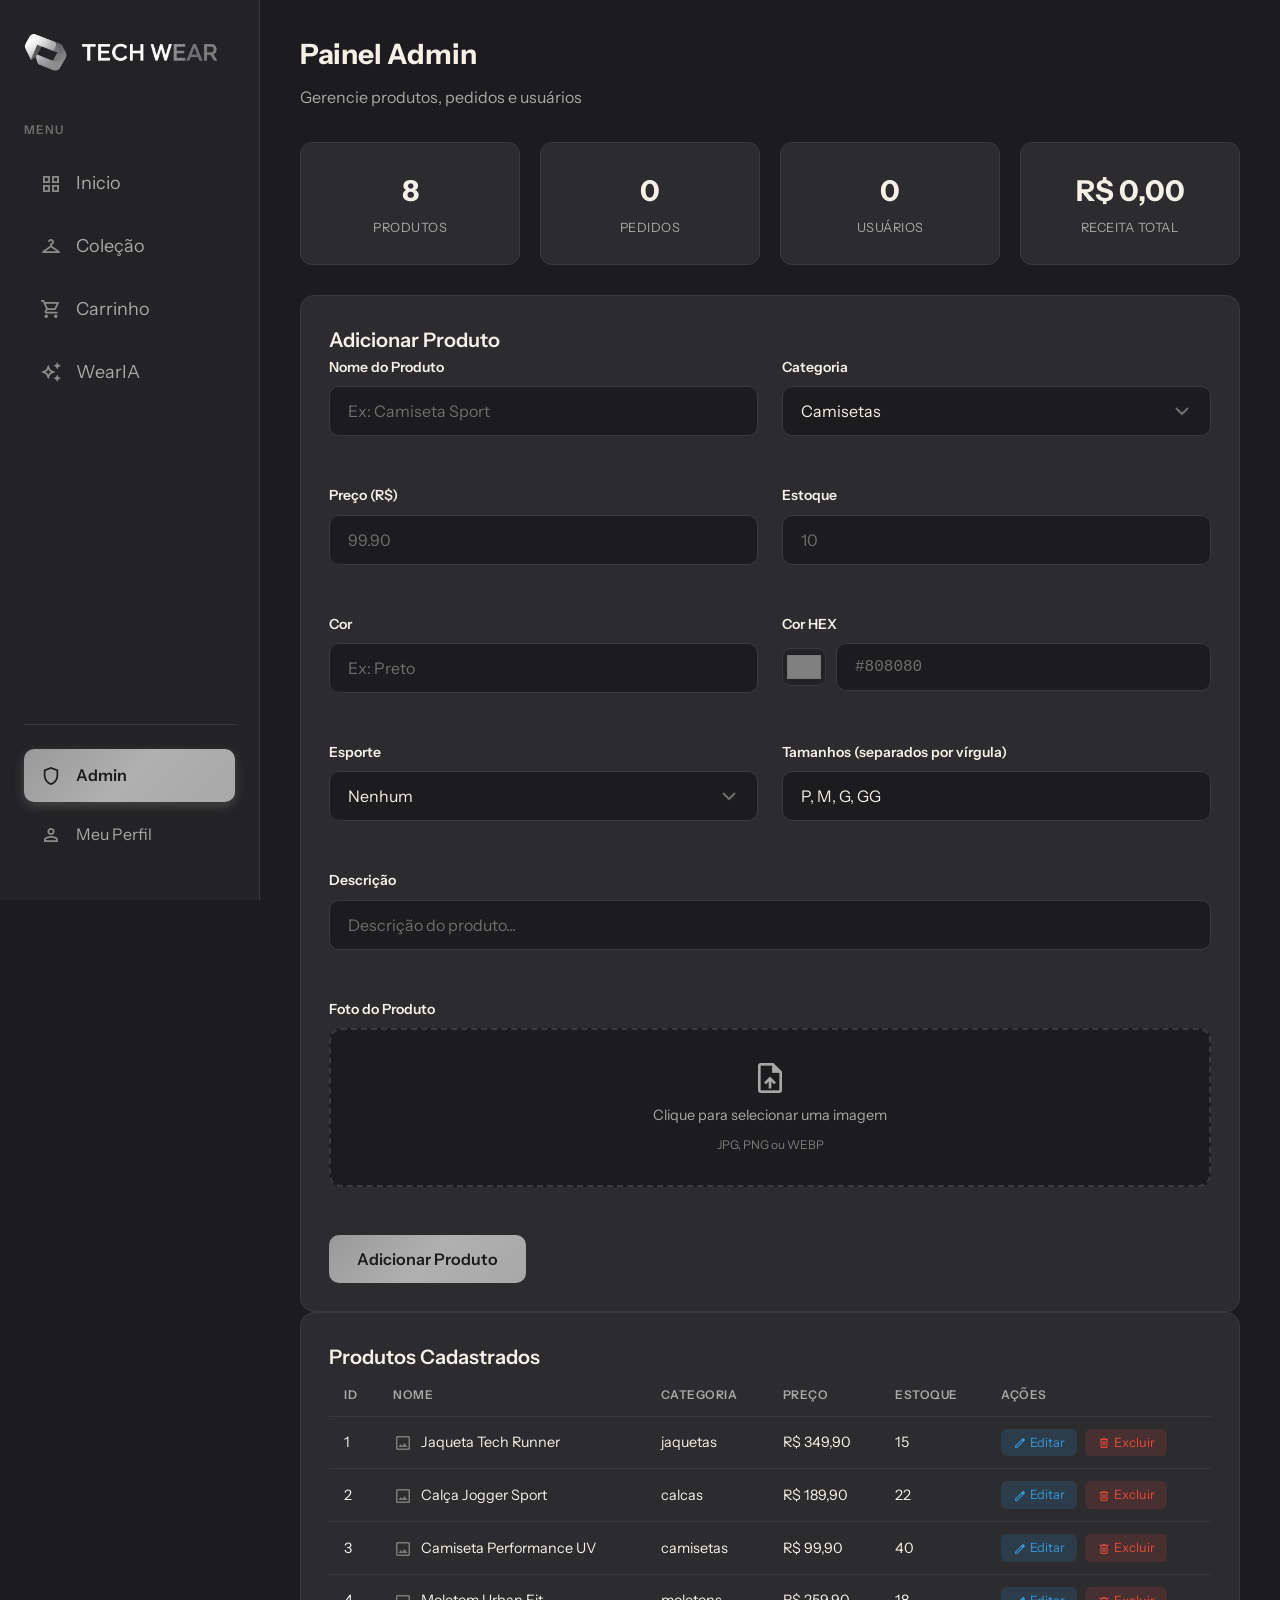
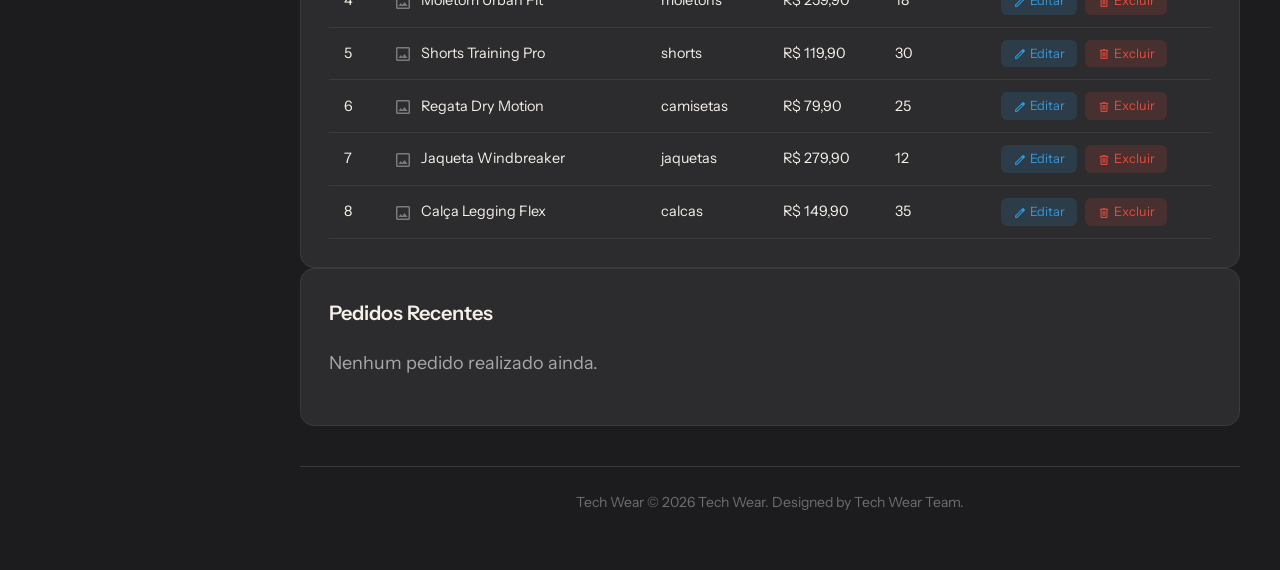
==== commit 5c9fa14b: "feat: WearIA - busca visual por cor com filtros, modal boas-vindas, fileira de produtos similares e " ====
--- a/admin.html
+++ b/admin.html
@@ -43,6 +43,10 @@
                     <span class="nav-icon material-symbols-outlined">shopping_cart</span>
                     Carrinho
                 </a>
+                <a href="wearia.html" class="nav-item">
+                    <span class="nav-icon material-symbols-outlined">auto_awesome</span>
+                    WearIA
+                </a>
             </nav>
             <div class="sidebar-footer">
                 <a href="admin.html" class="logout-btn active" style="text-decoration:none;">
@@ -111,6 +115,13 @@
                     <div class="form-group">
                         <label class="form-label">Cor</label>
                         <input type="text" class="form-input" id="adminCor" placeholder="Ex: Preto">
+                    </div>
+                    <div class="form-group">
+                        <label class="form-label">Cor HEX</label>
+                        <div style="display:flex;align-items:center;gap:10px;">
+                            <input type="color" id="adminHexPicker" value="#808080" style="width:44px;height:38px;padding:2px;border:1px solid var(--border);border-radius:8px;background:var(--bg-secondary);cursor:pointer;">
+                            <input type="text" class="form-input" id="adminHexColor" placeholder="#808080" maxlength="7" style="flex:1;font-family:'Courier New',monospace;">
+                        </div>
                     </div>
                     <div class="form-group">
                         <label class="form-label">Esporte</label>
@@ -217,6 +228,13 @@
                         <input type="text" class="form-input" id="editCor">
                     </div>
                     <div class="form-group">
+                        <label class="form-label">Cor HEX</label>
+                        <div style="display:flex;align-items:center;gap:10px;">
+                            <input type="color" id="editHexPicker" value="#808080" style="width:44px;height:38px;padding:2px;border:1px solid var(--border);border-radius:8px;background:var(--bg-secondary);cursor:pointer;">
+                            <input type="text" class="form-input" id="editHexColor" placeholder="#808080" maxlength="7" style="flex:1;font-family:'Courier New',monospace;">
+                        </div>
+                    </div>
+                    <div class="form-group">
                         <label class="form-label">Esporte</label>
                         <select class="form-select" id="editEsporte">
                             <option value="">Nenhum</option>
@@ -259,6 +277,23 @@
     <script src="js/templatemo-crypto-script.js"></script>
     <script>
     (function() {
+        // Sincronizar color picker <-> campo HEX (adicionar)
+        var addPicker = document.getElementById('adminHexPicker');
+        var addHexInput = document.getElementById('adminHexColor');
+        addPicker.addEventListener('input', function() { addHexInput.value = addPicker.value; });
+        addHexInput.addEventListener('input', function() {
+            var v = addHexInput.value.trim();
+            if (/^#[0-9a-fA-F]{6}$/.test(v)) addPicker.value = v;
+        });
+        // Sincronizar color picker <-> campo HEX (editar)
+        var editPicker = document.getElementById('editHexPicker');
+        var editHexInput = document.getElementById('editHexColor');
+        editPicker.addEventListener('input', function() { editHexInput.value = editPicker.value; });
+        editHexInput.addEventListener('input', function() {
+            var v = editHexInput.value.trim();
+            if (/^#[0-9a-fA-F]{6}$/.test(v)) editPicker.value = v;
+        });
+
         function showToast(msg) {
             var existing = document.querySelector('.toast-notification');
             if (existing) existing.remove();
@@ -361,6 +396,9 @@
             document.getElementById('editPreco').value = p.preco;
             document.getElementById('editEstoque').value = p.estoque;
             document.getElementById('editCor').value = p.cor || '';
+            var hexVal = p.hex_color || '#808080';
+            document.getElementById('editHexColor').value = hexVal;
+            document.getElementById('editHexPicker').value = hexVal;
             document.getElementById('editEsporte').value = p.esporte || '';
             document.getElementById('editTamanhos').value = (p.tamanhos || []).join(', ');
             document.getElementById('editDesc').value = p.descricao || '';
@@ -418,6 +456,7 @@
                 preco: preco,
                 estoque: estoque,
                 cor: document.getElementById('editCor').value.trim(),
+                hex_color: document.getElementById('editHexColor').value.trim() || '#808080',
                 esporte: document.getElementById('editEsporte').value,
                 tamanhos: tamanhos.length > 0 ? tamanhos : ['P', 'M', 'G'],
                 descricao: document.getElementById('editDesc').value.trim(),
@@ -441,6 +480,7 @@
                 categoria: document.getElementById('adminCategoria').value,
                 tamanhos: tamanhos.length > 0 ? tamanhos : ['P', 'M', 'G'],
                 cor: document.getElementById('adminCor').value.trim() || 'Preto',
+                hex_color: document.getElementById('adminHexColor').value.trim() || '#808080',
                 esporte: document.getElementById('adminEsporte').value,
                 imagem: fotoAddBase64,
                 estoque: estoque
@@ -450,6 +490,8 @@
             document.getElementById('adminEstoque').value = '';
             document.getElementById('adminDesc').value = '';
             document.getElementById('adminCor').value = '';
+            document.getElementById('adminHexColor').value = '';
+            document.getElementById('adminHexPicker').value = '#808080';
             removerFotoAdd();
             renderAll();
             showToast('Produto adicionado!');
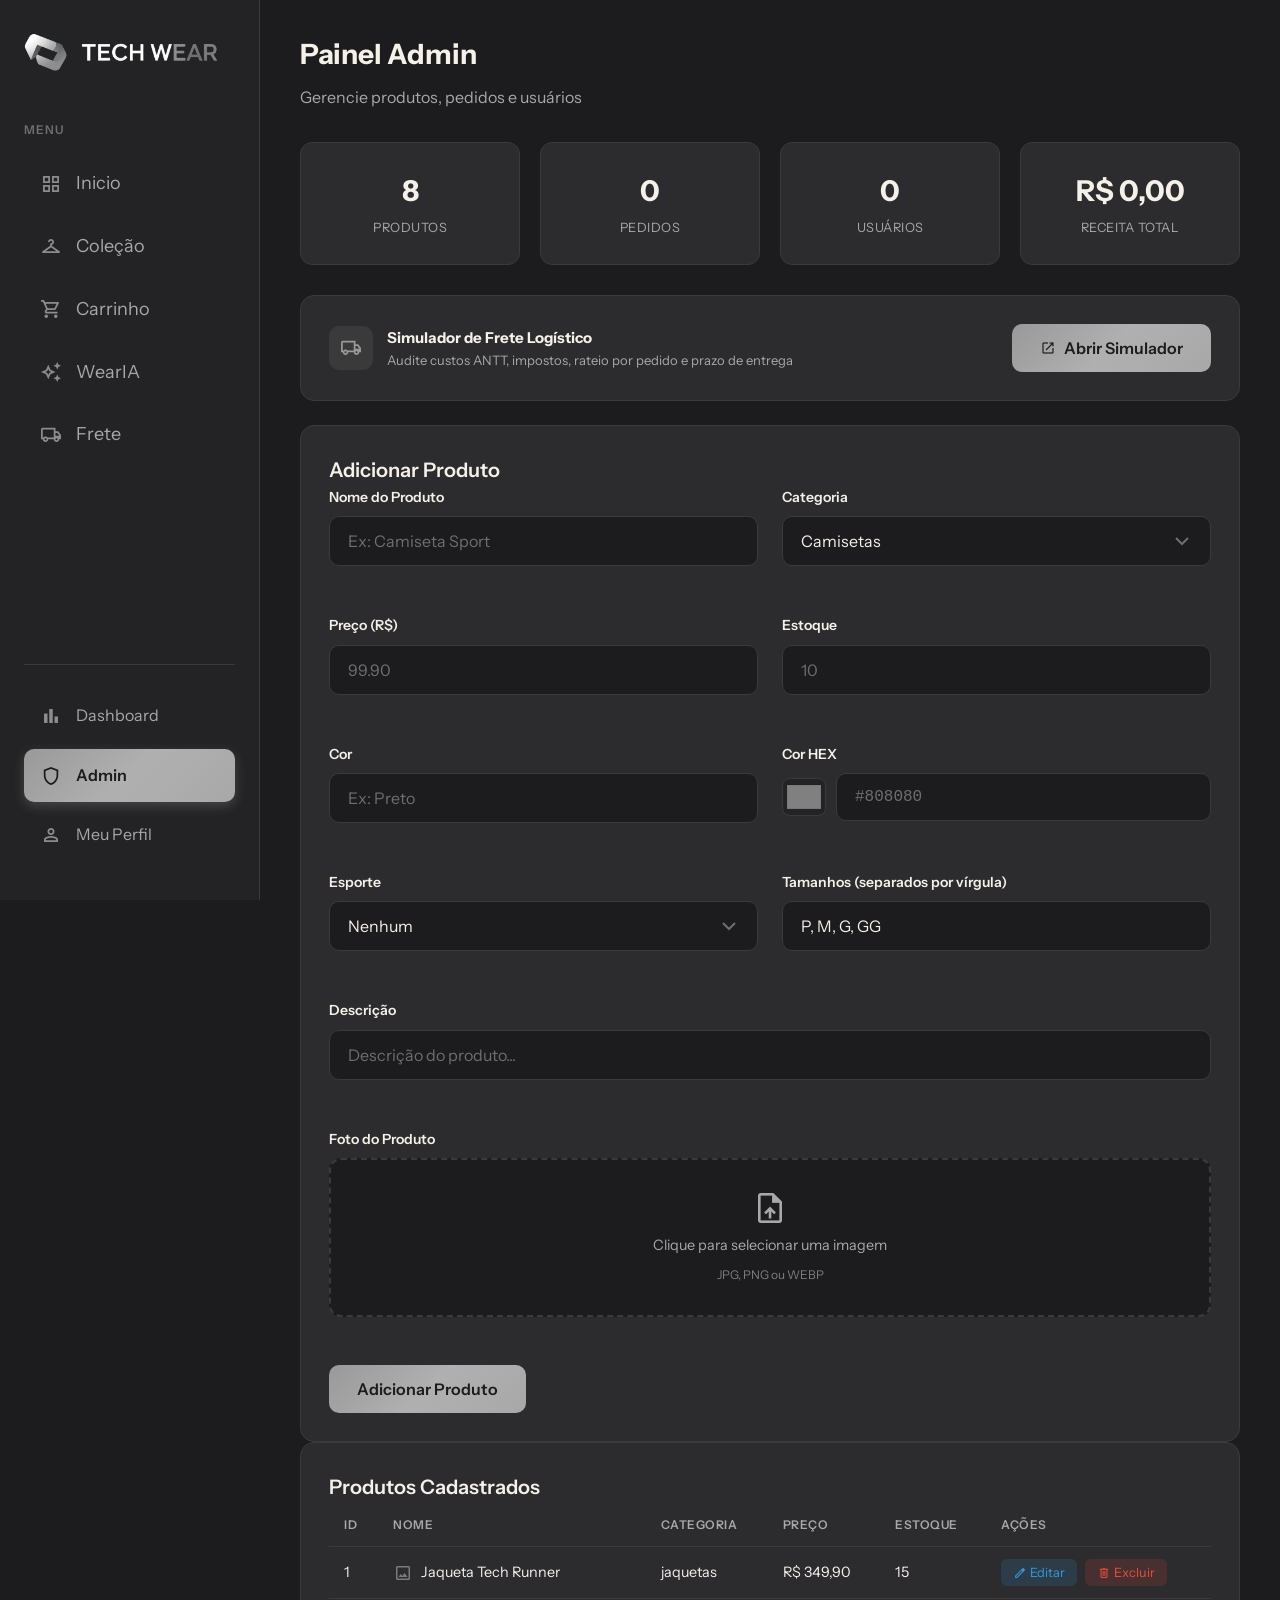
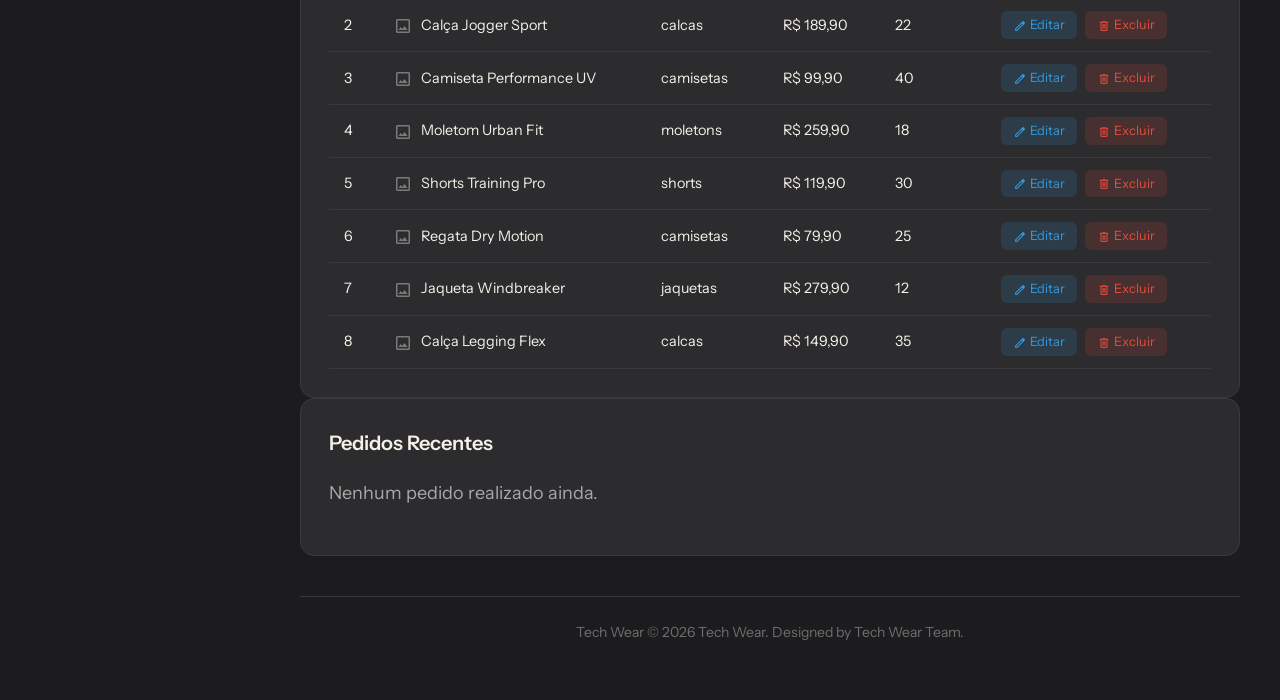
==== commit 2b50e737: "feat: disparo de email apos compra via EmailJS - Integra EmailJS com template HTML personalizado (em" ====
--- a/admin.html
+++ b/admin.html
@@ -47,8 +47,16 @@
                     <span class="nav-icon material-symbols-outlined">auto_awesome</span>
                     WearIA
                 </a>
+                <a href="frete.html" class="nav-item">
+                    <span class="nav-icon material-symbols-outlined">local_shipping</span>
+                    Frete
+                </a>
             </nav>
             <div class="sidebar-footer">
+                <a href="dashboard.html" class="logout-btn" style="text-decoration:none;">
+                    <span class="material-symbols-outlined">bar_chart</span>
+                    Dashboard
+                </a>
                 <a href="admin.html" class="logout-btn active" style="text-decoration:none;">
                     <span class="material-symbols-outlined">shield</span>
                     Admin
@@ -84,6 +92,25 @@
                     <div class="stat-number" id="statReceita">R$ 0</div>
                     <div class="stat-label">Receita Total</div>
                 </div>
+            </div>
+
+            <!-- Atalho para Simulador de Frete -->
+            <div class="card" style="margin-bottom:24px;display:flex;align-items:center;justify-content:space-between;gap:16px;flex-wrap:wrap;">
+                <div style="display:flex;align-items:center;gap:14px;">
+                    <div style="width:44px;height:44px;background:rgba(153,153,153,0.12);border-radius:10px;display:flex;align-items:center;justify-content:center;">
+                        <span class="material-symbols-outlined" style="font-size:22px;color:var(--accent-copper);">local_shipping</span>
+                    </div>
+                    <div>
+                        <div style="font-size:15px;font-weight:700;color:var(--text-primary);">Simulador de Frete Logístico</div>
+                        <div style="font-size:13px;color:var(--text-secondary);">Audite custos ANTT, impostos, rateio por pedido e prazo de entrega</div>
+                    </div>
+                </div>
+                <a href="frete.html" style="text-decoration:none;">
+                    <button class="btn primary" style="display:flex;align-items:center;gap:8px;white-space:nowrap;">
+                        <span class="material-symbols-outlined" style="font-size:16px;">open_in_new</span>
+                        Abrir Simulador
+                    </button>
+                </a>
             </div>
 
             <!-- Adicionar Produto -->
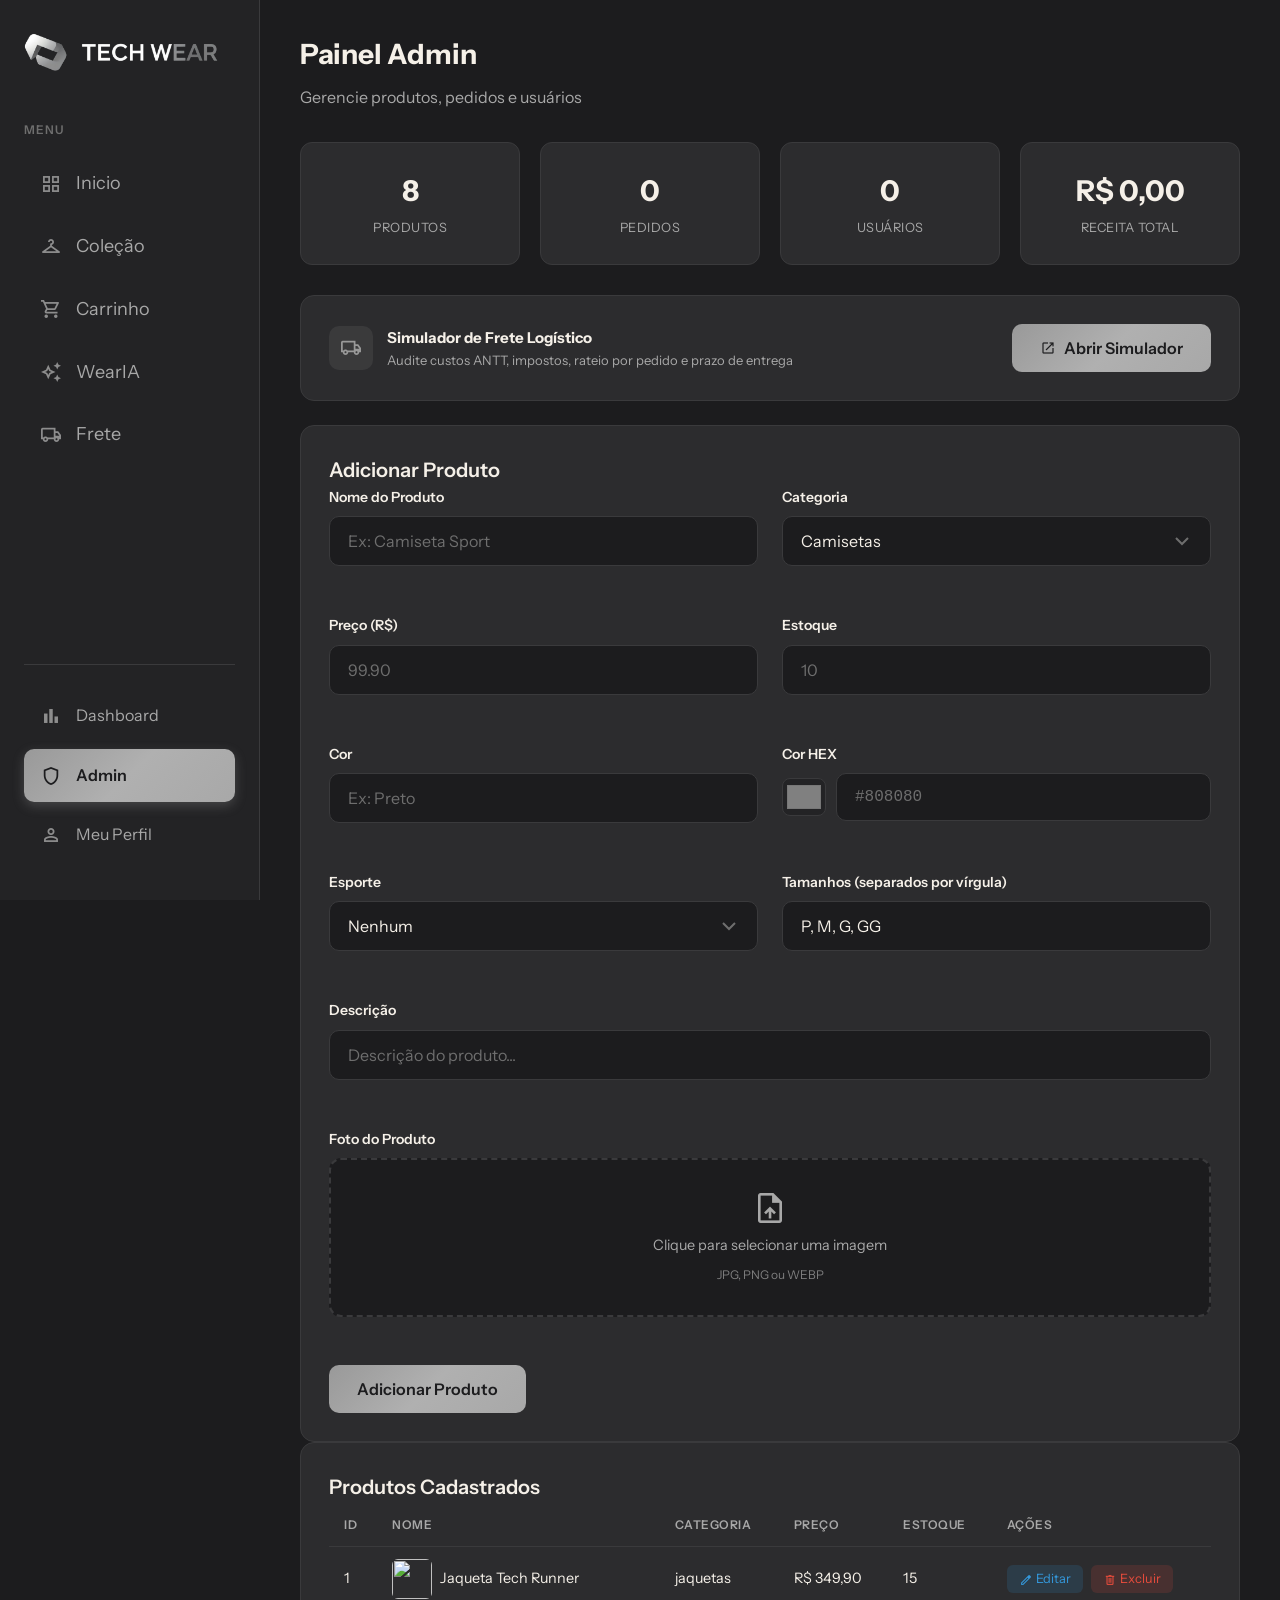
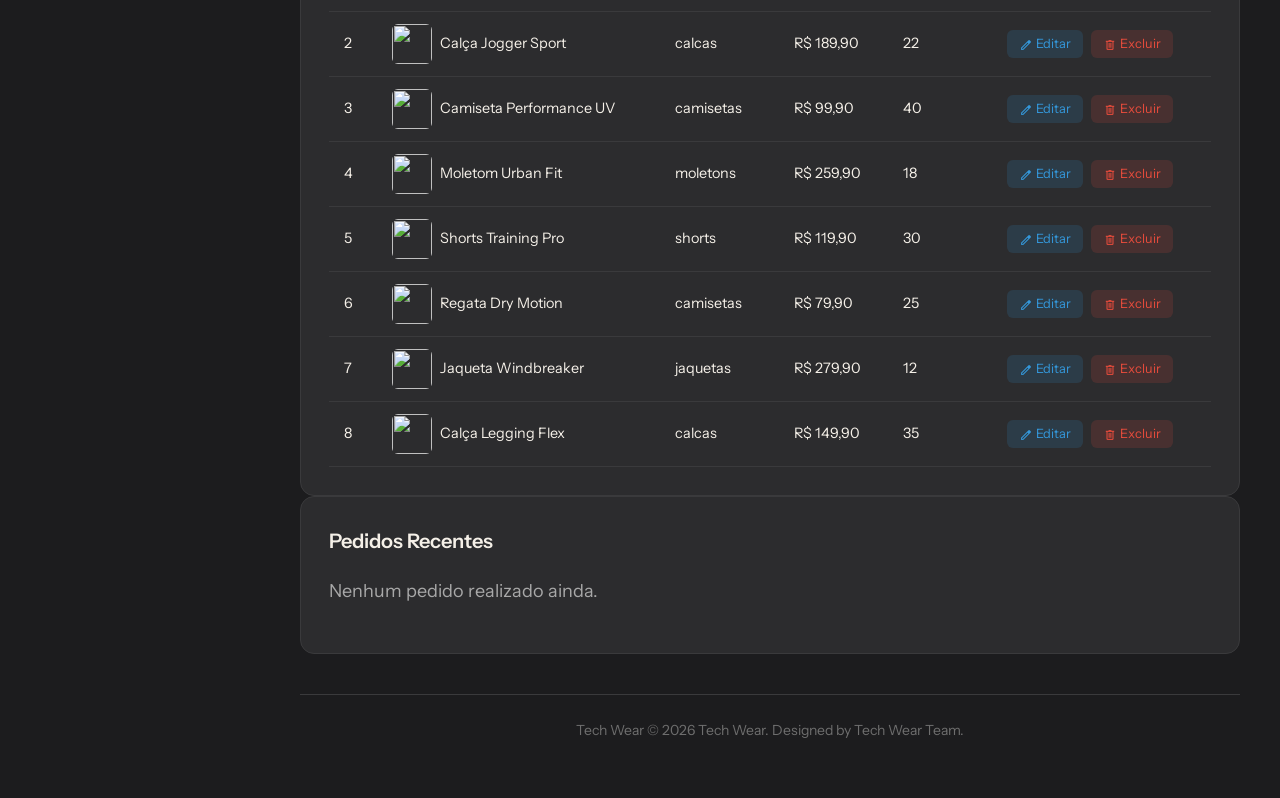
==== commit 3149b4cb: "feat: integrar Firebase Firestore+Storage para catálogo de produtos compartilhado entre usuários" ====
--- a/admin.html
+++ b/admin.html
@@ -300,6 +300,11 @@
         </div>
     </div>
 
+    <script src="https://www.gstatic.com/firebasejs/9.23.0/firebase-app-compat.js"></script>
+    <script src="https://www.gstatic.com/firebasejs/9.23.0/firebase-firestore-compat.js"></script>
+    <script src="https://www.gstatic.com/firebasejs/9.23.0/firebase-storage-compat.js"></script>
+    <script src="js/firebase-config.js"></script>
+    <script src="js/firebase-db.js"></script>
     <script src="js/produtos.js"></script>
     <script src="js/templatemo-crypto-script.js"></script>
     <script>
@@ -386,34 +391,40 @@
 
         window.deletarProduto = function(id) {
             if (!confirm('Deseja excluir este produto?')) return;
-            TechWear.removerProduto(id);
-            renderAll();
-            showToast('Produto removido');
+            TechWearDB.removerProduto(id).then(function() {
+                renderAll();
+                showToast('Produto removido');
+            }).catch(function() {
+                showToast('Erro ao remover produto');
+            });
         };
 
         /* ---- Upload foto ADD ---- */
-        var fotoAddBase64 = '';
+        var fotoAddFile = null;
+        var fotoAddUrl = '';
         document.getElementById('adminImagem').addEventListener('change', function() {
             var file = this.files[0];
             if (!file) return;
+            fotoAddFile = file;
             var reader = new FileReader();
             reader.onload = function(e) {
-                fotoAddBase64 = e.target.result;
-                document.getElementById('uploadPreviewImg').src = fotoAddBase64;
+                document.getElementById('uploadPreviewImg').src = e.target.result;
                 document.getElementById('uploadArea').style.display = 'none';
                 document.getElementById('uploadPreview').style.display = 'flex';
             };
             reader.readAsDataURL(file);
         });
         window.removerFotoAdd = function() {
-            fotoAddBase64 = '';
+            fotoAddFile = null;
+            fotoAddUrl = '';
             document.getElementById('adminImagem').value = '';
             document.getElementById('uploadArea').style.display = 'flex';
             document.getElementById('uploadPreview').style.display = 'none';
         };
 
         /* ---- Modal Editar ---- */
-        var fotoEditBase64 = '';
+        var fotoEditFile = null;
+        var fotoEditUrl = '';
         window.abrirEditar = function(id) {
             var p = TechWear.getProdutoPorId(id);
             if (!p) return;
@@ -429,9 +440,10 @@
             document.getElementById('editEsporte').value = p.esporte || '';
             document.getElementById('editTamanhos').value = (p.tamanhos || []).join(', ');
             document.getElementById('editDesc').value = p.descricao || '';
-            fotoEditBase64 = p.imagem || '';
-            if (fotoEditBase64) {
-                document.getElementById('editUploadPreviewImg').src = fotoEditBase64;
+            fotoEditFile = null;
+            fotoEditUrl = p.imagem || '';
+            if (fotoEditUrl) {
+                document.getElementById('editUploadPreviewImg').src = fotoEditUrl;
                 document.getElementById('editUploadArea').style.display = 'none';
                 document.getElementById('editUploadPreview').style.display = 'flex';
             } else {
@@ -454,17 +466,18 @@
         document.getElementById('editImagem').addEventListener('change', function() {
             var file = this.files[0];
             if (!file) return;
+            fotoEditFile = file;
             var reader = new FileReader();
             reader.onload = function(e) {
-                fotoEditBase64 = e.target.result;
-                document.getElementById('editUploadPreviewImg').src = fotoEditBase64;
+                document.getElementById('editUploadPreviewImg').src = e.target.result;
                 document.getElementById('editUploadArea').style.display = 'none';
                 document.getElementById('editUploadPreview').style.display = 'flex';
             };
             reader.readAsDataURL(file);
         });
         window.removerFotoEdit = function() {
-            fotoEditBase64 = '';
+            fotoEditFile = null;
+            fotoEditUrl = '';
             document.getElementById('editImagem').value = '';
             document.getElementById('editUploadArea').style.display = 'flex';
             document.getElementById('editUploadPreview').style.display = 'none';
@@ -477,7 +490,10 @@
             var estoque = parseInt(document.getElementById('editEstoque').value);
             if (!nome || isNaN(preco) || isNaN(estoque)) { showToast('Preencha nome, preço e estoque'); return; }
             var tamanhos = document.getElementById('editTamanhos').value.split(',').map(function(t) { return t.trim(); }).filter(Boolean);
-            TechWear.editarProduto(id, {
+            var btn = document.getElementById('editSalvar');
+            btn.disabled = true;
+            btn.textContent = 'Salvando...';
+            var dados = {
                 nome: nome,
                 categoria: document.getElementById('editCategoria').value,
                 preco: preco,
@@ -486,12 +502,17 @@
                 hex_color: document.getElementById('editHexColor').value.trim() || '#808080',
                 esporte: document.getElementById('editEsporte').value,
                 tamanhos: tamanhos.length > 0 ? tamanhos : ['P', 'M', 'G'],
-                descricao: document.getElementById('editDesc').value.trim(),
-                imagem: fotoEditBase64
-            });
-            fecharEditar();
-            renderAll();
-            showToast('Produto atualizado!');
+                descricao: document.getElementById('editDesc').value.trim()
+            };
+            if (!fotoEditFile && fotoEditUrl) dados.imagem = fotoEditUrl;
+            TechWearDB.editarProduto(id, dados, fotoEditFile || null)
+                .then(function() {
+                    fecharEditar();
+                    renderAll();
+                    showToast('Produto atualizado!');
+                })
+                .catch(function() { showToast('Erro ao salvar produto'); })
+                .finally(function() { btn.disabled = false; btn.textContent = 'Salvar Alterações'; });
         });
 
         document.getElementById('btnAddProduto').addEventListener('click', function() {
@@ -500,7 +521,10 @@
             var estoque = parseInt(document.getElementById('adminEstoque').value);
             if (!nome || isNaN(preco) || isNaN(estoque)) { showToast('Preencha nome, preço e estoque'); return; }
             var tamanhos = document.getElementById('adminTamanhos').value.split(',').map(function(t) { return t.trim(); }).filter(function(t) { return t; });
-            TechWear.adicionarProduto({
+            var btn = document.getElementById('btnAddProduto');
+            btn.disabled = true;
+            btn.textContent = 'Adicionando...';
+            TechWearDB.adicionarProduto({
                 nome: nome,
                 descricao: document.getElementById('adminDesc').value.trim(),
                 preco: preco,
@@ -509,23 +533,27 @@
                 cor: document.getElementById('adminCor').value.trim() || 'Preto',
                 hex_color: document.getElementById('adminHexColor').value.trim() || '#808080',
                 esporte: document.getElementById('adminEsporte').value,
-                imagem: fotoAddBase64,
+                imagem: fotoAddUrl,
                 estoque: estoque
-            });
-            document.getElementById('adminNome').value = '';
-            document.getElementById('adminPreco').value = '';
-            document.getElementById('adminEstoque').value = '';
-            document.getElementById('adminDesc').value = '';
-            document.getElementById('adminCor').value = '';
-            document.getElementById('adminHexColor').value = '';
-            document.getElementById('adminHexPicker').value = '#808080';
-            removerFotoAdd();
-            renderAll();
-            showToast('Produto adicionado!');
+            }, fotoAddFile || null)
+                .then(function() {
+                    document.getElementById('adminNome').value = '';
+                    document.getElementById('adminPreco').value = '';
+                    document.getElementById('adminEstoque').value = '';
+                    document.getElementById('adminDesc').value = '';
+                    document.getElementById('adminCor').value = '';
+                    document.getElementById('adminHexColor').value = '';
+                    document.getElementById('adminHexPicker').value = '#808080';
+                    removerFotoAdd();
+                    renderAll();
+                    showToast('Produto adicionado!');
+                })
+                .catch(function() { showToast('Erro ao adicionar produto'); })
+                .finally(function() { btn.disabled = false; btn.textContent = 'Adicionar Produto'; });
         });
 
         function renderAll() { renderStats(); renderProdutos(); renderPedidos(); }
-        renderAll();
+        TechWearDB.init(function() { renderAll(); });
     })();
     </script>
 </body>
